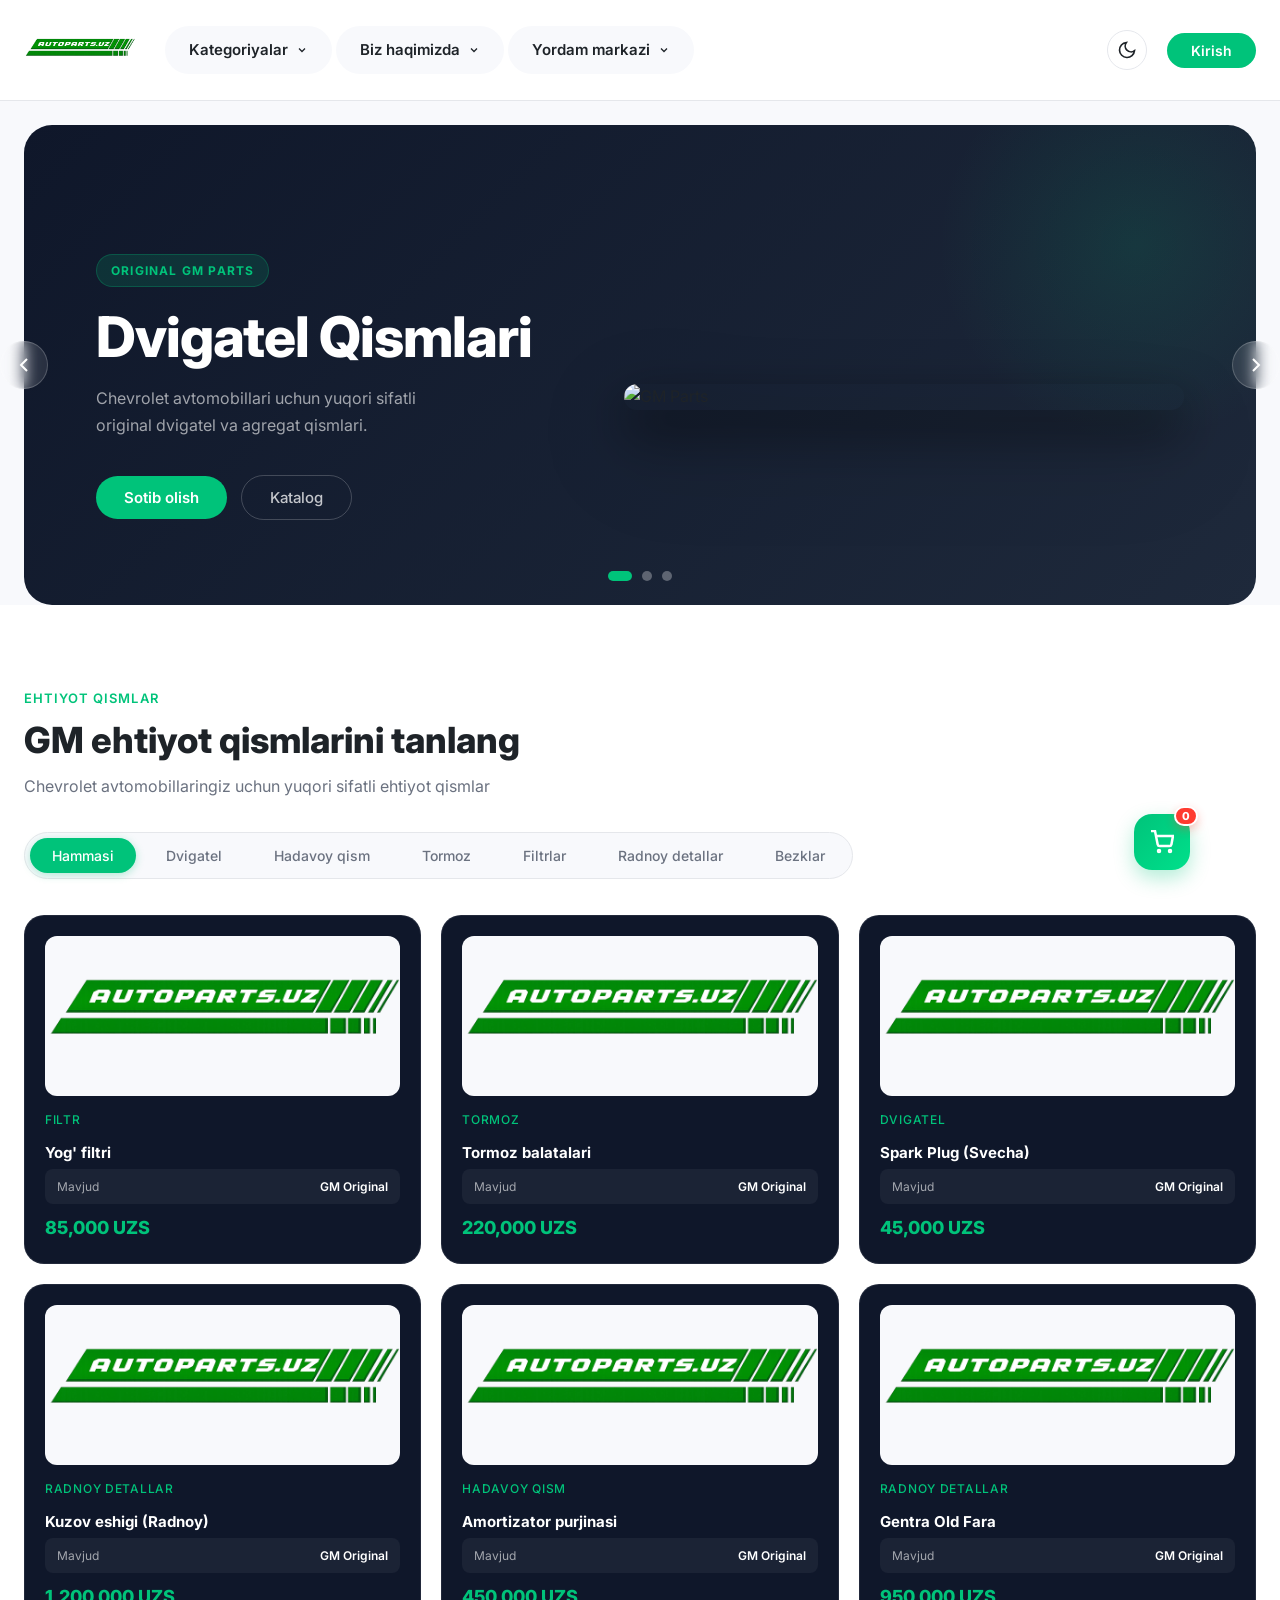
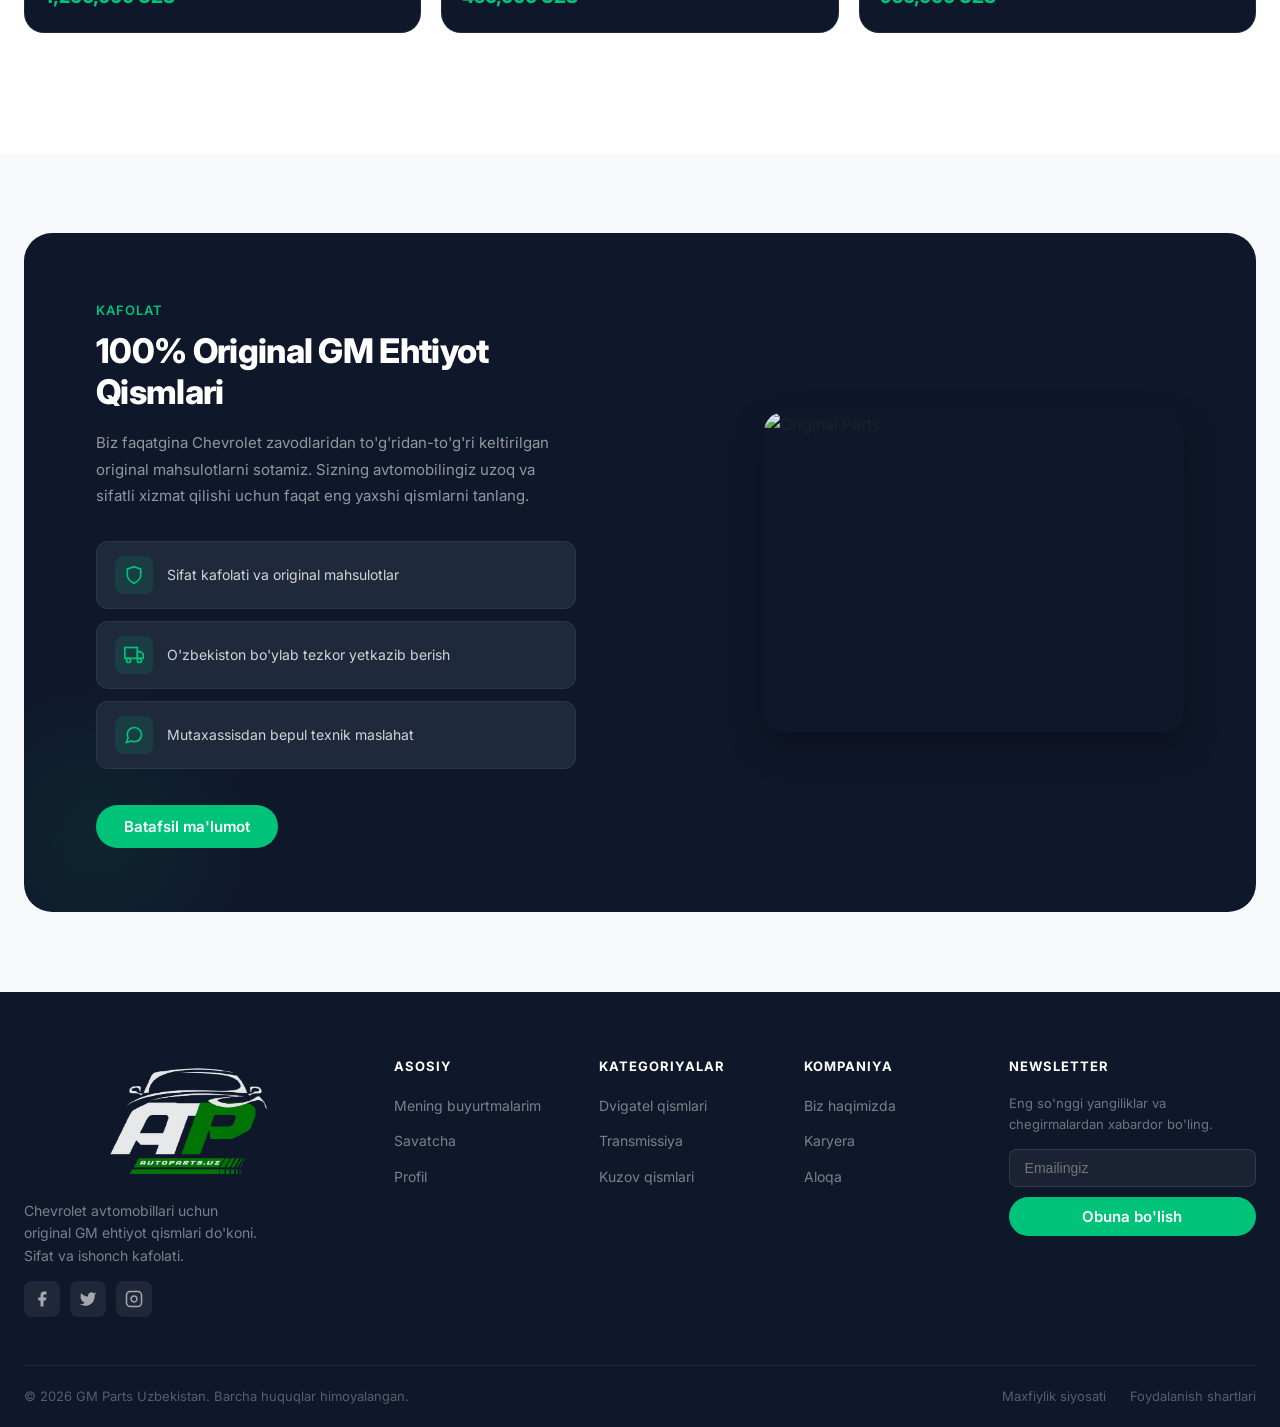
==== index.html @ fa8a672f "add project" ====
<!doctype html>
<html lang="uz">

<head>
  <meta charset="UTF-8" />
  <meta name="viewport" content="width=device-width, initial-scale=1.0" />
  <title>GM Parts Uzbekistan — Original Chevrolet Ehtiyot Qismlari</title>
  <meta name="description"
    content="Chevrolet avtomobillari uchun 100% original GM ehtiyot qismlari. Dvigatel, transmissiya va kuzov qismlari eng hamyonbop narxlarda." />
  <link rel="preconnect" href="https://fonts.googleapis.com">
  <link rel="preconnect" href="https://fonts.gstatic.com" crossorigin>
  <link href="https://fonts.googleapis.com/css2?family=Inter:wght@300;400;500;600;700;800&display=swap" rel="stylesheet">
  <link rel="stylesheet" href="./css/main.css" />
  <script>
    (function() {
      const theme = localStorage.getItem('theme') || 'light';
      document.documentElement.setAttribute('data-theme', theme);
    })();
  </script>
</head>

<body>

  <!-- HEADER -->
  <header class="site-header" id="site-header">
    <div class="container header__inner">

      <div class="header__left">
        <a href="./index.html" class="logo">
          <img style="height: 74px; max-width: 280px; width: auto; object-fit: contain;" src="images/logo.png" alt="GM Parts Uzbekistan" />
        </a>
        <nav class="nav">
          <div class="nav__item nav__item--dropdown">
            <a href="#parts" class="nav__link">Kategoriyalar <svg width="12" height="12" viewBox="0 0 24 24" fill="none" stroke="currentColor" stroke-width="2.5"><polyline points="6 9 12 15 18 9"/></svg></a>
            <div class="dropdown-menu">
              <a href="#parts" class="dropdown-item" data-type="all">Hammasi</a>
              <a href="#parts" class="dropdown-item" data-type="engine">Dvigatel qismlari</a>
              <a href="#parts" class="dropdown-item" data-type="suspension">Hadavoy qism</a>
              <a href="#parts" class="dropdown-item" data-type="brake">Tormoz tizimi</a>
              <a href="#parts" class="dropdown-item" data-type="filter">Filtrlar</a>
              <a href="#parts" class="dropdown-item" data-type="original">Radnoy detallar</a>
              <a href="#parts" class="dropdown-item" data-type="accessories">Bezklar</a>
            </div>
          </div>
          <div class="nav__item nav__item--dropdown">
            <a href="#" class="nav__link">Biz haqimizda <svg width="12" height="12" viewBox="0 0 24 24" fill="none" stroke="currentColor" stroke-width="2.5"><polyline points="6 9 12 15 18 9"/></svg></a>
            <div class="dropdown-menu">
              <a href="./about.html" class="dropdown-item">News</a>
              <a href="./about.html" class="dropdown-item">Careers</a>
              <a href="./about.html" class="dropdown-item">Locations</a>
            </div>
          </div>
          <div class="nav__item nav__item--dropdown">
            <a href="#" class="nav__link">Yordam markazi <svg width="12" height="12" viewBox="0 0 24 24" fill="none" stroke="currentColor" stroke-width="2.5"><polyline points="6 9 12 15 18 9"/></svg></a>
            <div class="dropdown-menu">
              <a href="#" class="dropdown-item">FAQ</a>
              <a href="#" class="dropdown-item">Bog'lanish</a>
              <a href="#" class="dropdown-item">Texnik yordam</a>
            </div>
          </div>
        </nav>
      </div>

      <div class="header__right">
        <button class="theme-toggle" id="themeToggle" aria-label="Toggle theme">
          <svg class="sun-icon" width="20" height="20" viewBox="0 0 24 24" fill="none" stroke="currentColor" stroke-width="2"><circle cx="12" cy="12" r="5"/><line x1="12" y1="1" x2="12" y2="3"/><line x1="12" y1="21" x2="12" y2="23"/><line x1="4.22" y1="4.22" x2="5.64" y2="5.64"/><line x1="18.36" y1="18.36" x2="19.78" y2="19.78"/><line x1="1" y1="12" x2="3" y2="12"/><line x1="21" y1="12" x2="23" y2="12"/><line x1="4.22" y1="19.78" x2="5.64" y2="18.36"/><line x1="18.36" y1="5.64" x2="19.78" y2="4.22"/></svg>
          <svg class="moon-icon" width="20" height="20" viewBox="0 0 24 24" fill="none" stroke="currentColor" stroke-width="2"><path d="M21 12.79A9 9 0 1111.21 3 7 7 0 0021 12.79z"/></svg>
        </button>
        <button class="btn-login" id="loginBtn">Kirish</button>
        <button class="hamburger" id="hamburger" aria-label="Menu">
          <span></span>
          <span></span>
          <span></span>
        </button>
      </div>

    </div>
  </header>

  <main>

    <!-- HERO SECTION -->
    <section class="hero" id="hero">
      <div class="container">
        <div class="hero__slider" id="heroSlider">
          
          <!-- Slide 1 -->
          <div class="hero__slide active">
            <div class="hero__wrapper">
              <div class="hero__content">
                <span class="hero__badge">Original GM Parts</span>
                <h1 class="hero__title">Dvigatel Qismlari</h1>
                <p class="hero__subtitle">
                  Chevrolet avtomobillari uchun yuqori sifatli<br>original dvigatel va agregat qismlari.
                </p>
                <div class="hero__actions">
                  <button class="btn-primary">Sotib olish</button>
                  <button class="btn-outline">Katalog</button>
                </div>
              </div>
              <div class="hero__image">
                <img src="https://images.unsplash.com/photo-1486262715619-67b85e0b08d3?w=800&q=80" style="border-radius: 24px; box-shadow: 0 20px 50px rgba(0,0,0,0.5);" alt="GM Parts" />
              </div>
            </div>
          </div>

          <!-- Slide 2 -->
          <div class="hero__slide">
            <div class="hero__wrapper hero__wrapper--blue">
              <div class="hero__content">
                <span class="hero__badge">Durability</span>
                <h1 class="hero__title">Hadavoy Qism</h1>
                <p class="hero__subtitle">
                  Silliq va xavfsiz harakatlanish uchun<br>purjina, amortizator va g'ildirak qismlari.
                </p>
                <div class="hero__actions">
                  <button class="btn-primary">Sotib olish</button>
                  <button class="btn-outline">Bog'lanish</button>
                </div>
              </div>
              <div class="hero__image">
                <img src="images/hadavoy.png" style="border-radius: 20px; box-shadow: 0 15px 40px rgba(0,0,0,0.4);" alt="Hadavoy Qism" />
              </div>
            </div>
          </div>

          <!-- Slide 3 -->
          <div class="hero__slide">
            <div class="hero__wrapper hero__wrapper--green">
              <div class="hero__content">
                <span class="hero__badge">Quick Delivery</span>
                <h1 class="hero__title">Kuzov Qismlari</h1>
                <p class="hero__subtitle">
                  Fara, bamper va boshqa kuzov detallari<br>shahar bo'ylab tezkor yetkazib berish bilan.
                </p>
                <div class="hero__actions">
                  <button class="btn-primary">Savatchaga o'tish</button>
                  <button class="btn-outline">Barcha qismlar</button>
                </div>
              </div>
              <div class="hero__image">
                <img src="https://images.unsplash.com/photo-1541899481282-d53bffe3c35d?w=800&q=80" style="border-radius: 20px;" alt="Body Parts" />
              </div>
            </div>
          </div>

          <!-- Controls -->
          <button class="slider-btn prev" id="prevSlide">
            <svg width="24" height="24" viewBox="0 0 24 24" fill="none" stroke="currentColor" stroke-width="2"><polyline points="15 18 9 12 15 6"/></svg>
          </button>
          <button class="slider-btn next" id="nextSlide">
            <svg width="24" height="24" viewBox="0 0 24 24" fill="none" stroke="currentColor" stroke-width="2"><polyline points="9 18 15 12 9 6"/></svg>
          </button>
          
          <div class="slider-dots" id="sliderDots"></div>
        </div>
      </div>
    </section>


    <!-- PARTS / DREAMS SECTION -->
    <section class="dreams" id="parts">
      <div class="container">
        <div class="dreams__header">
          <div>
            <p class="section__label">Ehtiyot qismlar</p>
            <h2 class="section__title">GM ehtiyot qismlarini tanlang</h2>
            <p class="section__subtitle">Chevrolet avtomobillaringiz uchun yuqori sifatli ehtiyot qismlar</p>
          </div>
        </div>

        <div class="tabs" id="tabs">
          <button class="tab active" data-type="all">Hammasi</button>
          <button class="tab" data-type="engine">Dvigatel</button>
          <button class="tab" data-type="suspension">Hadavoy qism</button>
          <button class="tab" data-type="brake">Tormoz</button>
          <button class="tab" data-type="filter">Filtrlar</button>
          <button class="tab" data-type="original">Radnoy detallar</button>
          <button class="tab" data-type="accessories">Bezklar</button>
        </div>

        <div class="cards" id="cards"></div>


      </div>
    </section>

    <!-- SHOP MODAL -->
    <div class="modal" id="shopModal">
      <div class="modal__overlay" id="shopModalOverlay"></div>
      <div class="modal__content modal__content--wide">
        <button class="modal__close" id="closeShopModal">
          <svg width="24" height="24" viewBox="0 0 24 24" fill="none" stroke="currentColor" stroke-width="2"><line x1="18" y1="6" x2="6" y2="18"/><line x1="6" y1="6" x2="18" y2="18"/></svg>
        </button>
        <div class="modal__header">
          <h2>GM Online Shop</h2>
          <p>Barcha ehtiyot qismlar va aksessuarlar bir joyda</p>
        </div>
        <div class="shop-modal__body">
          <div class="shop-grid">
            <div class="shop-item">
              <div class="shop-item__icon">🚗</div>
              <h3>Kuzov qismlari</h3>
              <p>Bamper, fara, eshiklar</p>
            </div>
            <div class="shop-item">
              <div class="shop-item__icon">⚙️</div>
              <h3>Dvigatel</h3>
              <p>Porshen, remen, svecha</p>
            </div>
            <div class="shop-item">
              <div class="shop-item__icon">🔋</div>
              <h3>Elektr jihozlari</h3>
              <p>Akumulyator, datchiklar</p>
            </div>
            <div class="shop-item">
              <div class="shop-item__icon">🛠️</div>
              <h3>Xizmat ko'rsatish</h3>
              <p>Yog'lar, filtrlar, suyuqliklar</p>
            </div>
          </div>
          <div class="shop-modal__footer">
            <button class="btn-primary">To'liq katalogni ko'rish</button>
          </div>
        </div>
      </div>
    </div>

    <!-- FEATURES SECTION -->
    <section class="features-section" id="features">
      <div class="container">
        <div class="features-card">
          <div class="features-card__text">
            <p class="section__label section__label--light">Kafolat</p>
            <h2 class="features-card__title">100% Original GM Ehtiyot Qismlari</h2>
            <p class="features-card__desc">
              Biz faqatgina Chevrolet zavodlaridan to'g'ridan-to'g'ri keltirilgan original mahsulotlarni sotamiz. 
              Sizning avtomobilingiz uzoq va sifatli xizmat qilishi uchun faqat eng yaxshi qismlarni tanlang.
            </p>
            <div class="features-card__boxes">
              <div class="feature-box">
                <div class="feature-box__icon">
                  <svg width="20" height="20" viewBox="0 0 24 24" fill="none" stroke="currentColor" stroke-width="2"><path d="M12 22s8-4 8-10V5l-8-3-8 3v7c0 6 8 10 8 10z"/></svg>
                </div>
                <span>Sifat kafolati va original mahsulotlar</span>
              </div>
              <div class="feature-box">
                <div class="feature-box__icon">
                  <svg width="20" height="20" viewBox="0 0 24 24" fill="none" stroke="currentColor" stroke-width="2"><rect x="1" y="3" width="15" height="13"/><polyline points="16 8 20 8 23 11 23 16 16 16 16 8"/><circle cx="5.5" cy="18.5" r="2.5"/><circle cx="18.5" cy="18.5" r="2.5"/></svg>
                </div>
                <span>O'zbekiston bo'ylab tezkor yetkazib berish</span>
              </div>
              <div class="feature-box">
                <div class="feature-box__icon">
                  <svg width="20" height="20" viewBox="0 0 24 24" fill="none" stroke="currentColor" stroke-width="2"><path d="M21 11.5a8.38 8.38 0 01-.9 3.8 8.5 8.5 0 01-7.6 4.7 8.38 8.38 0 01-3.8-.9L3 21l1.9-5.7a8.38 8.38 0 01-.9-3.8 8.5 8.5 0 014.7-7.6 8.38 8.38 0 013.8-.9h.5a8.48 8.48 0 018 8v.5z"/></svg>
                </div>
                <span>Mutaxassisdan bepul texnik maslahat</span>
              </div>
            </div>
            <button class="btn-primary">Batafsil ma'lumot</button>
          </div>
          <div class="features-card__image">
            <img src="https://images.unsplash.com/photo-1558618666-fcd25c85cd64?w=800&q=80" style="border-radius: 20px; box-shadow: 0 15px 35px rgba(0,0,0,0.3);" alt="Original Parts" />
          </div>
        </div>
      </div>
    </section>

  </main>

  <!-- FOOTER -->
  <footer class="footer" id="footer">
    <div class="container">
      <div class="footer__grid">

        <div class="footer__brand">
          <img style="height: 130px; max-width: 350px; width: auto; object-fit: contain;" src="images/751.png" alt="Footer Logo" class="footer__logo" />
          <p class="footer__brand-desc">Chevrolet avtomobillari uchun original GM ehtiyot qismlari do'koni. Sifat va ishonch kafolati.</p>
          <div class="footer__socials">
            <a href="#" class="social-btn" aria-label="Facebook">
              <svg width="18" height="18" viewBox="0 0 24 24" fill="currentColor"><path d="M18 2h-3a5 5 0 00-5 5v3H7v4h3v8h4v-8h3l1-4h-4V7a1 1 0 011-1h3z"/></svg>
            </a>
            <a href="#" class="social-btn" aria-label="Twitter">
              <svg width="18" height="18" viewBox="0 0 24 24" fill="currentColor"><path d="M23 3a10.9 10.9 0 01-3.14 1.53 4.48 4.48 0 00-7.86 3v1A10.66 10.66 0 013 4s-4 9 5 13a11.64 11.64 0 01-7 2c9 5 20 0 20-11.5a4.5 4.5 0 00-.08-.83A7.72 7.72 0 0023 3z"/></svg>
            </a>
            <a href="#" class="social-btn" aria-label="Instagram">
              <svg width="18" height="18" viewBox="0 0 24 24" fill="none" stroke="currentColor" stroke-width="2"><rect x="2" y="2" width="20" height="20" rx="5" ry="5"/><path d="M16 11.37A4 4 0 1112.63 8 4 4 0 0116 11.37z"/><line x1="17.5" y1="6.5" x2="17.51" y2="6.5"/></svg>
            </a>
          </div>
        </div>

        <div class="footer__col">
          <h3 class="footer__col-title">Asosiy</h3>
          <ul class="footer__links">
            <li><a href="#">Mening buyurtmalarim</a></li>
            <li><a href="#">Savatcha</a></li>
            <li><a href="#">Profil</a></li>
          </ul>
        </div>

        <div class="footer__col">
          <h3 class="footer__col-title">Kategoriyalar</h3>
          <ul class="footer__links">
            <li><a href="#">Dvigatel qismlari</a></li>
            <li><a href="#">Transmissiya</a></li>
            <li><a href="#">Kuzov qismlari</a></li>
          </ul>
        </div>

        <div class="footer__col">
          <h3 class="footer__col-title">Kompaniya</h3>
          <ul class="footer__links">
            <li><a href="#">Biz haqimizda</a></li>
            <li><a href="#">Karyera</a></li>
            <li><a href="#">Aloqa</a></li>
          </ul>
        </div>

        <div class="footer__col">
          <h3 class="footer__col-title">Newsletter</h3>
          <p class="footer__links-desc" style="font-size: 13px; margin-bottom: 15px; color: rgba(255,255,255,0.4);">Eng so'nggi yangiliklar va chegirmalardan xabardor bo'ling.</p>
          <form class="footer__newsletter">
            <input type="email" placeholder="Emailingiz" style="width: 100%; padding: 10px 15px; border-radius: 8px; border: 1px solid rgba(255,255,255,0.1); background: rgba(255,255,255,0.05); color: white; margin-bottom: 10px; font-size: 14px;">
            <button type="submit" class="btn-primary btn--full" style="padding: 10px;">Obuna bo'lish</button>
          </form>
        </div>

      </div>

      <div class="footer__bottom">
        <p>&copy; 2026 GM Parts Uzbekistan. Barcha huquqlar himoyalangan.</p>
        <div class="footer__bottom-links">
          <a href="#">Maxfiylik siyosati</a>
          <a href="#">Foydalanish shartlari</a>
        </div>
      </div>
    </div>
  </footer>

  <!-- LOGIN MODAL -->
  <div class="modal" id="loginModal">
    <div class="modal__overlay" id="modalOverlay"></div>
    <div class="modal__content">
      <button class="modal__close" id="closeModal">
        <svg width="24" height="24" viewBox="0 0 24 24" fill="none" stroke="currentColor" stroke-width="2"><line x1="18" y1="6" x2="6" y2="18"/><line x1="6" y1="6" x2="18" y2="18"/></svg>
      </button>
      <div class="modal__header">
        <h2>Xush kelibsiz</h2>
        <p>Tizimga kirish uchun ma'lumotlaringizni kiriting</p>
      </div>
      <form class="modal__form">
        <div class="form-group">
          <label for="email">Email</label>
          <input type="email" id="email" placeholder="example@mail.com" required>
        </div>
        <div class="form-group">
          <label for="phone">Telefon raqami</label>
          <input type="tel" id="phone" placeholder="+998 90 123 45 67" required>
        </div>
        <div class="form-group">
          <label for="password">Parol</label>
          <input type="password" id="password" placeholder="********" required>
        </div>
        <div class="form-options">
          <label class="remember-me">
            <input type="checkbox"> Eslab qolish
          </label>
          <a href="#" class="forgot-password">Parolni unutdingizmi?</a>
        </div>
        <button type="submit" class="btn-primary btn--full">Kirish</button>
      </form>
    </div>
  </div>

  <!-- CART MODAL -->
  <div class="modal" id="cartModal">
    <div class="modal__overlay" id="cartModalOverlay"></div>
    <div class="modal__content">
      <button class="modal__close" id="closeCartModal">
        <svg width="24" height="24" viewBox="0 0 24 24" fill="none" stroke="currentColor" stroke-width="2"><line x1="18" y1="6" x2="6" y2="18"/><line x1="6" y1="6" x2="18" y2="18"/></svg>
      </button>
      <div class="modal__header">
        <h2>Savatcha</h2>
        <p>Siz tanlagan mahsulotlar ro'yxati</p>
      </div>
      <div class="cart-modal__body" id="cartItems">
        <!-- Cart items will be here -->
        <p class="empty-cart-msg">Savatchangiz hozircha bo'sh.</p>
      </div>
      <div class="cart-modal__footer">
        <div class="cart-total">
          <span>Umumiy:</span>
          <span id="cartTotalSum">0 UZS</span>
        </div>
        <button class="btn-primary btn--full" id="orderBtn">Buyurtma qilish</button>
      </div>
    </div>
  </div>

  <!-- FLOATING CART BUTTON -->
  <button id="cartBtn" aria-label="Savatchani ochish">
    <svg width="24" height="24" viewBox="0 0 24 24" fill="none" stroke="currentColor" stroke-width="2.5"><circle cx="9" cy="21" r="1"/><circle cx="20" cy="21" r="1"/><path d="M1 1h4l2.68 13.39a2 2 0 002 1.61h9.72a2 2 0 002-1.61L23 6H6"/></svg>
    <span class="cart-badge" id="cartBadge">0</span>
  </button>

  <!-- SCROLL TO TOP -->
  <button id="topBtn" aria-label="Tepaga qaytish">
    <svg width="20" height="20" viewBox="0 0 24 24" fill="none" stroke="currentColor" stroke-width="2.5"><polyline points="18 15 12 9 6 15"/></svg>
  </button>

  <script src="./script.js"></script>
</body>
</html>
---- css/main.css ----
@import url("https://fonts.googleapis.com/css2?family=Inter:wght@300;400;500;600;700;800&display=swap");
:root {
  --color-primary: #00C37A;
  --color-primary-dark: #00a868;
  --color-primary-light: #e6faf3;
  --color-dark: #0F172A;
  --color-dark-card: #141D2E;
  --color-dark-box: #1E293B;
  --color-text: #1E2328;
  --color-text-muted: #6B7280;
  --color-text-light: #9CA3AF;
  --color-bg: #FFFFFF;
  --color-bg-soft: #F8F9FC;
  --color-border: #E5E7EB;
  --color-white: #FFFFFF;
  --radius-sm: 8px;
  --radius-md: 12px;
  --radius-lg: 20px;
  --radius-xl: 28px;
  --shadow-sm: 0 1px 3px rgba(0,0,0,0.08);
  --shadow-md: 0 4px 16px rgba(0,0,0,0.10);
  --shadow-lg: 0 8px 32px rgba(0,0,0,0.12);
  --transition: 0.22s cubic-bezier(0.4,0,0.2,1);
  --font: 'Inter', sans-serif;
}

[data-theme=dark] {
  --color-bg: #0F172A;
  --color-bg-soft: #1E293B;
  --color-text: #F8FAFC;
  --color-text-muted: #94A3B8;
  --color-text-light: #64748B;
  --color-border: #334155;
  --color-primary-light: rgba(0, 195, 122, 0.1);
  --shadow-sm: 0 1px 3px rgba(0,0,0,0.3);
  --shadow-md: 0 4px 16px rgba(0,0,0,0.4);
  --shadow-lg: 0 8px 32px rgba(0,0,0,0.5);
}

*, *::before, *::after {
  margin: 0;
  padding: 0;
  box-sizing: border-box;
}

html {
  scroll-behavior: smooth;
}

body {
  font-family: var(--font);
  background-color: var(--color-bg);
  color: var(--color-text);
  line-height: 1.6;
  -webkit-font-smoothing: antialiased;
  transition: background-color 0.3s ease, color 0.3s ease;
}

img {
  display: block;
  max-width: 100%;
}

a {
  text-decoration: none;
  color: inherit;
}

ul {
  list-style: none;
}

button {
  font-family: var(--font);
  cursor: pointer;
}

.container {
  margin: 0 auto;
  padding: 0 24px;
  width: 100%;
  max-width: 1280px;
}

.btn-primary {
  display: inline-flex;
  align-items: center;
  gap: 8px;
  background: var(--color-primary);
  color: var(--color-white);
  border: none;
  padding: 12px 28px;
  border-radius: 100px;
  font-size: 15px;
  font-weight: 600;
  transition: background var(--transition), transform var(--transition), box-shadow var(--transition);
}
.btn-primary:hover {
  background: var(--color-primary-dark);
  transform: translateY(-1px);
  box-shadow: 0 6px 20px rgba(0, 195, 122, 0.3);
}

.btn-add-product {
  background: var(--color-primary);
  color: white;
  border: none;
  width: 40px;
  height: 40px;
  border-radius: 12px;
  display: flex;
  align-items: center;
  justify-content: center;
  cursor: pointer;
  transition: all var(--transition);
  box-shadow: 0 4px 12px rgba(0, 195, 122, 0.2);
}
.btn-add-product:hover {
  background: var(--color-primary-dark);
  transform: scale(1.1) rotate(90deg);
}

.btn-outline {
  display: inline-flex;
  align-items: center;
  gap: 8px;
  background: transparent;
  color: var(--color-text);
  border: 1.5px solid var(--color-border);
  padding: 12px 28px;
  border-radius: 100px;
  font-size: 15px;
  font-weight: 500;
  transition: border-color var(--transition), background var(--transition);
}
.btn-outline:hover {
  border-color: var(--color-primary);
  color: var(--color-primary);
  background: var(--color-primary-light);
}

.btn--wide {
  padding: 14px 40px;
  font-size: 16px;
}

.section__label {
  display: inline-flex;
  align-items: center;
  gap: 8px;
  font-size: 13px;
  font-weight: 600;
  color: var(--color-primary);
  text-transform: uppercase;
  letter-spacing: 0.08em;
  margin-bottom: 10px;
}
.section__label--light {
  color: var(--color-primary);
}

.section__title {
  font-size: 36px;
  font-weight: 800;
  line-height: 1.2;
  color: var(--color-text);
  margin-bottom: 12px;
}

.section__subtitle {
  font-size: 16px;
  color: var(--color-text-muted);
  max-width: 480px;
}

.site-header {
  position: sticky;
  top: 0;
  z-index: 100;
  background: rgba(255, 255, 255, 0.92);
  backdrop-filter: blur(12px);
  -webkit-backdrop-filter: blur(12px);
  border-bottom: 1px solid var(--color-border);
  transition: box-shadow var(--transition);
}
.site-header.scrolled {
  box-shadow: var(--shadow-md);
}

.header__inner {
  display: flex;
  align-items: center;
  justify-content: space-between;
  height: 100px;
}

.header__left {
  display: flex;
  align-items: center;
  gap: 30px;
}

.logo {
  display: flex;
  align-items: center;
  flex-shrink: 0;
}

.nav {
  display: flex;
  align-items: center;
  gap: 4px;
}

.nav__link {
  font-size: 15px;
  font-weight: 600;
  color: var(--color-text);
  padding: 12px 24px;
  border-radius: 100px;
  transition: all var(--transition);
  display: flex;
  align-items: center;
  gap: 8px;
  background: var(--color-bg-soft);
}
.nav__link svg {
  transition: transform 0.4s cubic-bezier(0.4, 0, 0.2, 1);
}
.nav__link:hover {
  background: rgba(0, 0, 0, 0.05);
}

.nav__item--dropdown {
  position: relative;
}
.nav__item--dropdown.is-open .dropdown-menu {
  opacity: 1;
  visibility: visible;
  transform: translateY(0);
}
.nav__item--dropdown.is-open .nav__link {
  background: var(--color-bg-soft);
}
.nav__item--dropdown.is-open .nav__link svg {
  transform: rotate(180deg);
}

.dropdown-menu {
  position: absolute;
  top: calc(100% + 15px);
  left: 0;
  min-width: 280px;
  background: var(--color-white);
  border: 1px solid rgba(0, 0, 0, 0.05);
  border-radius: 32px;
  padding: 24px;
  box-shadow: 0 25px 50px -12px rgba(0, 0, 0, 0.15);
  opacity: 0;
  visibility: hidden;
  transform: translateY(-20px);
  transition: all 0.4s cubic-bezier(0.4, 0, 0.2, 1);
  z-index: 1000;
}

.dropdown-item {
  display: block;
  padding: 16px 20px;
  font-size: 18px;
  font-weight: 600;
  color: var(--color-text);
  border-radius: 20px;
  transition: all 0.3s ease;
  white-space: nowrap;
}
.dropdown-item:hover {
  background: var(--color-bg-soft);
  padding-left: 28px;
  color: var(--color-primary);
}

[data-theme=dark] .nav__link {
  background: rgba(255, 255, 255, 0.05);
}
[data-theme=dark] .nav__link:hover {
  background: rgba(255, 255, 255, 0.1);
}
[data-theme=dark] .dropdown-menu {
  background: #1e293b;
  border-color: rgba(255, 255, 255, 0.05);
  box-shadow: 0 25px 50px -12px rgba(0, 0, 0, 0.5);
}
[data-theme=dark] .dropdown-item:hover {
  background: rgba(255, 255, 255, 0.05);
}

.header__right {
  display: flex;
  align-items: center;
  gap: 20px;
}

.header__phone {
  display: flex;
  align-items: center;
  gap: 7px;
  font-size: 14px;
  font-weight: 500;
  color: var(--color-text-muted);
  transition: color var(--transition);
}
.header__phone:hover {
  color: var(--color-primary);
}

.theme-toggle {
  display: flex;
  align-items: center;
  justify-content: center;
  width: 40px;
  height: 40px;
  border-radius: 50%;
  border: 1px solid var(--color-border);
  background: transparent;
  color: var(--color-text);
  transition: all var(--transition);
  cursor: pointer;
  position: relative;
  overflow: hidden;
}
.theme-toggle:hover {
  background: var(--color-bg-soft);
  border-color: var(--color-primary);
  color: var(--color-primary);
  transform: rotate(15deg);
}
.theme-toggle .sun-icon {
  display: none;
}
.theme-toggle .moon-icon {
  display: block;
}

[data-theme=dark] .theme-toggle .sun-icon {
  display: block;
}
[data-theme=dark] .theme-toggle .moon-icon {
  display: none;
}
[data-theme=dark] .site-header {
  background: rgba(15, 23, 42, 0.92);
}

.btn-login {
  background: var(--color-primary);
  color: var(--color-white);
  border: none;
  padding: 9px 24px;
  border-radius: 100px;
  font-size: 14px;
  font-weight: 600;
  transition: background var(--transition), box-shadow var(--transition);
}
.btn-login:hover {
  background: var(--color-primary-dark);
  box-shadow: 0 4px 14px rgba(0, 195, 122, 0.3);
}

.hamburger {
  display: none;
  flex-direction: column;
  justify-content: space-between;
  width: 24px;
  height: 18px;
  background: transparent;
  border: none;
  padding: 0;
  cursor: pointer;
  z-index: 101;
}
.hamburger span {
  width: 100%;
  height: 2px;
  background: var(--color-text);
  border-radius: 2px;
  transition: all 0.3s ease;
}
.hamburger.active span:nth-child(1) {
  transform: translateY(8px) rotate(45deg);
}
.hamburger.active span:nth-child(2) {
  opacity: 0;
}
.hamburger.active span:nth-child(3) {
  transform: translateY(-8px) rotate(-45deg);
}

.hero {
  background: var(--color-bg-soft);
  padding: 24px 0 0;
  overflow: hidden;
}

.hero__slider {
  position: relative;
  width: 100%;
}

.hero__slide {
  display: none;
  width: 100%;
  animation: fadeIn 0.8s ease-in-out;
}
.hero__slide.active {
  display: block;
}

@keyframes fadeIn {
  from {
    opacity: 0;
    transform: scale(0.98);
  }
  to {
    opacity: 1;
    transform: scale(1);
  }
}
.hero__wrapper {
  background: linear-gradient(135deg, #0F172A 0%, #1E293B 100%);
  border-radius: var(--radius-xl);
  padding: 64px 72px 0;
  display: flex;
  align-items: center;
  justify-content: space-between;
  min-height: 480px;
  overflow: hidden;
  position: relative;
}
.hero__wrapper--blue {
  background: linear-gradient(135deg, #1E3A8A 0%, #3B82F6 100%);
}
.hero__wrapper--green {
  background: linear-gradient(135deg, #065F46 0%, #10B981 100%);
}
.hero__wrapper::before {
  content: "";
  position: absolute;
  top: -80px;
  right: -80px;
  width: 400px;
  height: 400px;
  background: radial-gradient(circle, rgba(0, 195, 122, 0.12) 0%, transparent 70%);
  border-radius: 50%;
  pointer-events: none;
}

.hero__content {
  flex: 0 0 auto;
  max-width: 480px;
  padding-bottom: 20px;
  z-index: 1;
}

.hero__badge {
  display: inline-flex;
  align-items: center;
  background: rgba(0, 195, 122, 0.15);
  color: var(--color-primary);
  font-size: 12px;
  font-weight: 700;
  letter-spacing: 0.1em;
  text-transform: uppercase;
  padding: 6px 14px;
  border-radius: 100px;
  border: 1px solid rgba(0, 195, 122, 0.25);
  margin-bottom: 20px;
}

.hero__title {
  font-size: 56px;
  font-weight: 800;
  color: var(--color-white);
  line-height: 1.1;
  margin-bottom: 16px;
  letter-spacing: -0.02em;
}

.hero__subtitle {
  font-size: 16px;
  color: rgba(255, 255, 255, 0.6);
  line-height: 1.7;
  margin-bottom: 36px;
}

.hero__actions {
  display: flex;
  align-items: center;
  gap: 14px;
}
.hero__actions .btn-outline {
  color: rgba(255, 255, 255, 0.75);
  border-color: rgba(255, 255, 255, 0.2);
}
.hero__actions .btn-outline:hover {
  color: var(--color-white);
  border-color: var(--color-primary);
  background: rgba(0, 195, 122, 0.1);
}

.hero__image {
  flex: 0 0 auto;
  align-self: center;
  width: 560px;
  z-index: 1;
}
.hero__image img {
  width: 100%;
  height: auto;
  -o-object-fit: contain;
     object-fit: contain;
  filter: drop-shadow(0 20px 40px rgba(0, 0, 0, 0.4));
  transition: transform 0.5s ease;
}
.hero__image img:hover {
  transform: translateY(-8px);
}

.slider-btn {
  position: absolute;
  top: 50%;
  transform: translateY(-50%);
  width: 48px;
  height: 48px;
  border-radius: 50%;
  background: rgba(255, 255, 255, 0.1);
  backdrop-filter: blur(8px);
  border: 1px solid rgba(255, 255, 255, 0.2);
  color: white;
  display: flex;
  align-items: center;
  justify-content: center;
  cursor: pointer;
  z-index: 10;
  transition: all var(--transition);
}
.slider-btn:hover {
  background: var(--color-primary);
  border-color: var(--color-primary);
  transform: translateY(-50%) scale(1.1);
}
.slider-btn.prev {
  left: -24px;
}
.slider-btn.next {
  right: -24px;
}

.slider-dots {
  position: absolute;
  bottom: 24px;
  left: 50%;
  transform: translateX(-50%);
  display: flex;
  gap: 10px;
  z-index: 10;
}
.slider-dots .dot {
  width: 10px;
  height: 10px;
  border-radius: 50%;
  background: rgba(255, 255, 255, 0.3);
  cursor: pointer;
  transition: all var(--transition);
}
.slider-dots .dot.active {
  background: var(--color-primary);
  width: 24px;
  border-radius: 10px;
}

@media (max-width: 1200px) {
  .slider-btn.prev {
    left: 10px;
  }
  .slider-btn.next {
    right: 10px;
  }
}
.dreams {
  padding: 80px 0;
  background: var(--color-bg);
}

.dreams__header {
  display: flex;
  align-items: flex-start;
  justify-content: space-between;
  margin-bottom: 32px;
}

.tabs {
  display: flex;
  gap: 8px;
  margin-bottom: 36px;
  background: var(--color-bg-soft);
  padding: 5px;
  border-radius: 100px;
  width: -moz-fit-content;
  width: fit-content;
  border: 1px solid var(--color-border);
}

.tab {
  padding: 9px 22px;
  border-radius: 100px;
  border: none;
  background: transparent;
  color: var(--color-text-muted);
  font-size: 14px;
  font-weight: 500;
  transition: all var(--transition);
  white-space: nowrap;
  cursor: pointer;
}
.tab:hover {
  color: var(--color-text);
}
.tab.active {
  background: var(--color-primary);
  color: var(--color-white);
  box-shadow: 0 2px 8px rgba(0, 195, 122, 0.3);
}

.cards {
  display: grid;
  grid-template-columns: repeat(3, 1fr);
  gap: 20px;
  margin-bottom: 40px;
}

.card {
  position: relative;
  background: #0F172A;
  border: 1px solid rgba(255, 255, 255, 0.08);
  border-radius: var(--radius-lg);
  padding: 20px;
  transition: box-shadow var(--transition), transform var(--transition), border-color var(--transition);
  cursor: pointer;
  color: #FFFFFF;
  overflow: hidden;
}
.card:hover {
  box-shadow: var(--shadow-md);
  transform: translateY(-4px);
  border-color: var(--color-primary);
}
.card img {
  width: 100%;
  height: 160px;
  -o-object-fit: cover;
     object-fit: cover;
  border-radius: var(--radius-md);
  margin-bottom: 14px;
  background: var(--color-bg-soft);
}
.card .title {
  font-size: 15px;
  font-weight: 700;
  color: #FFFFFF;
  margin-bottom: 4px;
}
.card .type {
  font-size: 12px;
  font-weight: 500;
  color: var(--color-primary);
  text-transform: uppercase;
  letter-spacing: 0.06em;
  margin-bottom: 12px;
}
.card .malumot {
  display: flex;
  justify-content: space-between;
  align-items: center;
  font-size: 12px;
  color: rgba(255, 255, 255, 0.6);
  margin-bottom: 10px;
  padding: 8px 12px;
  background: rgba(255, 255, 255, 0.05);
  border-radius: var(--radius-sm);
}
.card .malumot span:last-child {
  font-weight: 600;
  color: #FFFFFF;
}
.card .price {
  font-size: 18px;
  font-weight: 800;
  color: var(--color-primary);
}

.dreams__footer {
  text-align: center;
  margin-top: 8px;
}

.features-section {
  background: var(--color-bg-soft);
  padding: 80px 0;
}

.features-card {
  background: var(--color-dark);
  border-radius: var(--radius-xl);
  padding: 64px 72px;
  display: flex;
  align-items: center;
  justify-content: space-between;
  gap: 60px;
  overflow: hidden;
  position: relative;
}
.features-card::before {
  content: "";
  position: absolute;
  bottom: -100px;
  left: -100px;
  width: 350px;
  height: 350px;
  background: radial-gradient(circle, rgba(0, 195, 122, 0.08) 0%, transparent 70%);
  border-radius: 50%;
  pointer-events: none;
}

.features-card__text {
  flex: 0 0 auto;
  max-width: 480px;
  z-index: 1;
}

.features-card__title {
  font-size: 34px;
  font-weight: 800;
  color: var(--color-white);
  line-height: 1.2;
  margin-bottom: 18px;
  letter-spacing: -0.02em;
}

.features-card__desc {
  font-size: 15px;
  color: rgba(255, 255, 255, 0.55);
  line-height: 1.75;
  margin-bottom: 32px;
}

.features-card__boxes {
  display: flex;
  flex-direction: column;
  gap: 12px;
  margin-bottom: 36px;
}

.feature-box {
  display: flex;
  align-items: center;
  gap: 14px;
  background: var(--color-dark-box);
  padding: 14px 18px;
  border-radius: var(--radius-md);
  font-size: 14px;
  color: rgba(255, 255, 255, 0.8);
  border: 1px solid rgba(255, 255, 255, 0.06);
  transition: border-color var(--transition), background var(--transition);
}
.feature-box:hover {
  border-color: rgba(0, 195, 122, 0.3);
  background: rgba(0, 195, 122, 0.06);
}

.feature-box__icon {
  display: flex;
  align-items: center;
  justify-content: center;
  width: 38px;
  height: 38px;
  background: rgba(0, 195, 122, 0.12);
  border-radius: 8px;
  color: var(--color-primary);
  flex-shrink: 0;
}

.features-card__image {
  flex: 0 0 auto;
  width: 420px;
  z-index: 1;
}
.features-card__image img {
  width: 100%;
  height: 320px;
  -o-object-fit: cover;
     object-fit: cover;
  border-radius: var(--radius-lg);
  box-shadow: 0 20px 60px rgba(0, 0, 0, 0.4);
}

.footer {
  background: var(--color-dark);
  padding: 64px 0 0;
  color: rgba(255, 255, 255, 0.65);
}

.footer__grid {
  display: grid;
  grid-template-columns: 2fr 1fr 1fr 1fr 1.5fr;
  gap: 40px;
  padding-bottom: 48px;
  border-bottom: 1px solid rgba(255, 255, 255, 0.08);
}

.footer__brand {
  display: flex;
  flex-direction: column;
  gap: 14px;
}

.footer__logo {
  opacity: 0.9;
}

.footer__brand-desc {
  font-size: 14px;
  color: rgba(255, 255, 255, 0.45);
  line-height: 1.6;
  max-width: 240px;
}

.footer__socials {
  display: flex;
  gap: 10px;
}

.social-btn {
  display: flex;
  align-items: center;
  justify-content: center;
  width: 36px;
  height: 36px;
  background: rgba(255, 255, 255, 0.07);
  border-radius: 8px;
  color: rgba(255, 255, 255, 0.6);
  transition: background var(--transition), color var(--transition);
}
.social-btn:hover {
  background: var(--color-primary);
  color: white;
}

.footer__col-title {
  font-size: 13px;
  font-weight: 700;
  color: var(--color-white);
  text-transform: uppercase;
  letter-spacing: 0.08em;
  margin-bottom: 16px;
}

.footer__links {
  display: flex;
  flex-direction: column;
  gap: 10px;
}
.footer__links a {
  font-size: 14px;
  color: rgba(255, 255, 255, 0.45);
  transition: color var(--transition);
}
.footer__links a:hover {
  color: var(--color-primary);
}

.footer__bottom {
  display: flex;
  align-items: center;
  justify-content: space-between;
  padding: 20px 0;
}
.footer__bottom p {
  font-size: 13px;
  color: rgba(255, 255, 255, 0.3);
}

.footer__bottom-links {
  display: flex;
  gap: 24px;
}
.footer__bottom-links a {
  font-size: 13px;
  color: rgba(255, 255, 255, 0.3);
  transition: color var(--transition);
}
.footer__bottom-links a:hover {
  color: var(--color-primary);
}

#topBtn {
  position: fixed;
  right: 28px;
  bottom: 28px;
  width: 46px;
  height: 46px;
  display: flex;
  align-items: center;
  justify-content: center;
  background: var(--color-primary);
  border: none;
  border-radius: 12px;
  color: white;
  cursor: pointer;
  box-shadow: 0 4px 16px rgba(0, 195, 122, 0.35);
  transition: background var(--transition), transform var(--transition), opacity var(--transition);
  opacity: 0;
  pointer-events: none;
  z-index: 999;
}
#topBtn.visible {
  opacity: 1;
  pointer-events: all;
}
#topBtn:hover {
  background: var(--color-primary-dark);
  transform: translateY(-3px);
}

.modal {
  position: fixed;
  top: 0;
  left: 0;
  width: 100%;
  height: 100%;
  z-index: 1000;
  display: flex;
  align-items: center;
  justify-content: center;
  opacity: 0;
  pointer-events: none;
  transition: opacity var(--transition);
}
.modal.active {
  opacity: 1;
  pointer-events: all;
}
.modal.active .modal__content {
  transform: translateY(0);
}

.modal__overlay {
  position: absolute;
  top: 0;
  left: 0;
  width: 100%;
  height: 100%;
  background: rgba(0, 0, 0, 0.5);
  backdrop-filter: blur(4px);
}

.modal__content {
  position: relative;
  background: var(--color-bg);
  width: 100%;
  max-width: 440px;
  padding: 40px;
  border-radius: var(--radius-xl);
  box-shadow: var(--shadow-lg);
  transform: translateY(20px);
  transition: transform var(--transition);
  z-index: 1001;
}

.modal__close {
  position: absolute;
  top: 20px;
  right: 20px;
  background: transparent;
  border: none;
  color: var(--color-text-muted);
  transition: color var(--transition);
  cursor: pointer;
  display: flex;
  align-items: center;
  justify-content: center;
}
.modal__close:hover {
  color: var(--color-text);
}

.modal__header {
  text-align: center;
  margin-bottom: 32px;
}
.modal__header h2 {
  font-size: 28px;
  font-weight: 800;
  margin-bottom: 8px;
  color: var(--color-text);
}
.modal__header p {
  font-size: 14px;
  color: var(--color-text-muted);
}

.modal__form {
  display: flex;
  flex-direction: column;
  gap: 20px;
}

.form-group {
  display: flex;
  flex-direction: column;
  gap: 8px;
}
.form-group label {
  font-size: 14px;
  font-weight: 600;
  color: var(--color-text);
}
.form-group input {
  padding: 12px 16px;
  border: 1.5px solid var(--color-border);
  border-radius: var(--radius-md);
  background: var(--color-bg);
  color: var(--color-text);
  font-family: var(--font);
  font-size: 15px;
  transition: border-color var(--transition), box-shadow var(--transition);
}
.form-group input:focus {
  outline: none;
  border-color: var(--color-primary);
  box-shadow: 0 0 0 4px var(--color-primary-light);
}

.form-options {
  display: flex;
  justify-content: space-between;
  align-items: center;
  font-size: 14px;
}

.remember-me {
  display: flex;
  align-items: center;
  gap: 8px;
  cursor: pointer;
  color: var(--color-text-muted);
}

.forgot-password {
  color: var(--color-primary);
  font-weight: 500;
}

.btn--full {
  width: 100%;
  justify-content: center;
}

.modal__footer {
  text-align: center;
  margin-top: 24px;
  font-size: 14px;
  color: var(--color-text-muted);
}
.modal__footer a {
  color: var(--color-primary);
  font-weight: 600;
}

.modal__content--wide {
  max-width: 800px;
}

.shop-modal__body {
  padding: 20px 0;
}

.shop-grid {
  display: grid;
  grid-template-columns: repeat(auto-fit, minmax(160px, 1fr));
  gap: 20px;
  margin-bottom: 30px;
}

.shop-item {
  background: var(--color-bg-soft);
  padding: 24px;
  border-radius: var(--radius-md);
  text-align: center;
  transition: all var(--transition);
  border: 1px solid var(--color-border);
  cursor: pointer;
}
.shop-item:hover {
  transform: translateY(-5px);
  border-color: var(--color-primary);
  background: var(--color-bg);
  box-shadow: var(--shadow-md);
}
.shop-item__icon {
  font-size: 32px;
  margin-bottom: 12px;
}
.shop-item h3 {
  font-size: 16px;
  font-weight: 700;
  margin-bottom: 6px;
  color: var(--color-text);
}
.shop-item p {
  font-size: 13px;
  color: var(--color-text-muted);
}

.shop-modal__footer {
  text-align: center;
  padding-top: 10px;
}

[data-theme=dark] .shop-item {
  background: rgba(255, 255, 255, 0.03);
}
[data-theme=dark] .shop-item:hover {
  background: rgba(255, 255, 255, 0.05);
}

#cartBtn {
  position: fixed;
  bottom: 30px;
  right: 90px;
  width: 56px;
  height: 56px;
  background: linear-gradient(135deg, var(--color-primary), #00e08b);
  color: white;
  border: none;
  border-radius: 18px;
  display: flex;
  align-items: center;
  justify-content: center;
  box-shadow: 0 8px 20px rgba(0, 195, 122, 0.3);
  cursor: pointer;
  z-index: 99;
  transition: all 0.3s cubic-bezier(0.4, 0, 0.2, 1);
}
#cartBtn:hover {
  transform: translateY(-5px);
  box-shadow: 0 12px 25px rgba(0, 195, 122, 0.4);
  filter: brightness(1.1);
}
#cartBtn .cart-badge {
  position: absolute;
  top: -8px;
  right: -8px;
  background: #ff3b30;
  color: white;
  font-size: 11px;
  font-weight: 800;
  min-width: 20px;
  height: 20px;
  padding: 0 6px;
  border-radius: 10px;
  display: flex;
  align-items: center;
  justify-content: center;
  border: 2.5px solid var(--color-bg);
  box-shadow: 0 4px 10px rgba(255, 59, 48, 0.3);
}

.cart-modal__body {
  max-height: 400px;
  overflow-y: auto;
  margin-bottom: 20px;
  padding-right: 5px;
}
.cart-modal__body::-webkit-scrollbar {
  width: 4px;
}
.cart-modal__body::-webkit-scrollbar-thumb {
  background: var(--color-border);
  border-radius: 10px;
}

.empty-cart-msg {
  text-align: center;
  color: var(--color-text-muted);
  padding: 40px 0;
}

.cart-item {
  display: flex;
  align-items: center;
  gap: 15px;
  padding: 12px 0;
  border-bottom: 1px solid var(--color-border);
}
.cart-item:last-child {
  border-bottom: none;
}
.cart-item__img {
  width: 50px;
  height: 50px;
  border-radius: var(--radius-sm);
  -o-object-fit: cover;
     object-fit: cover;
}
.cart-item__info {
  flex: 1;
}
.cart-item__info h4 {
  font-size: 14px;
  font-weight: 700;
  margin-bottom: 2px;
}
.cart-item__info p {
  font-size: 13px;
  color: var(--color-primary);
  font-weight: 600;
}
.cart-item__remove {
  background: transparent;
  border: none;
  color: #ef4444;
  cursor: pointer;
  padding: 5px;
  transition: transform 0.2s;
}
.cart-item__remove:hover {
  transform: scale(1.2);
}

.cart-modal__footer {
  border-top: 1px solid var(--color-border);
  padding-top: 20px;
}

.cart-total {
  display: flex;
  justify-content: space-between;
  align-items: center;
  margin-bottom: 20px;
  font-size: 18px;
  font-weight: 800;
}
.cart-total span:first-child {
  font-weight: 600;
  color: var(--color-text-muted);
  font-size: 15px;
}

.add-to-cart-btn {
  position: absolute;
  bottom: 20px;
  right: 20px;
  width: 46px;
  height: 46px;
  background: linear-gradient(135deg, var(--color-primary) 0%, #00e08b 100%);
  color: white;
  border: 1px solid rgba(255, 255, 255, 0.3);
  border-radius: 16px;
  display: flex;
  align-items: center;
  justify-content: center;
  cursor: pointer;
  opacity: 0;
  visibility: hidden;
  transform: translateY(10px) scale(0.9);
  transition: all 0.5s cubic-bezier(0.23, 1, 0.32, 1);
  box-shadow: 0 10px 20px rgba(0, 195, 122, 0.25);
  overflow: hidden;
}
.add-to-cart-btn::before {
  content: "";
  position: absolute;
  inset: 0;
  background: linear-gradient(45deg, transparent 0%, rgba(255, 255, 255, 0.2) 50%, transparent 100%);
  transform: translateX(-100%);
  transition: transform 0.6s;
}
.add-to-cart-btn:hover {
  transform: scale(1.15) translateY(-5px);
  box-shadow: 0 15px 30px rgba(0, 195, 122, 0.35);
}
.add-to-cart-btn:hover::before {
  transform: translateX(100%);
}
.add-to-cart-btn:hover svg {
  transform: rotate(90deg);
}
.add-to-cart-btn:active {
  transform: scale(0.9);
}
.add-to-cart-btn svg {
  width: 20px;
  height: 20px;
  transition: transform 0.4s cubic-bezier(0.34, 1.56, 0.64, 1);
  stroke-width: 3.5;
  filter: drop-shadow(0 2px 4px rgba(0, 0, 0, 0.1));
}

.card:hover .add-to-cart-btn {
  opacity: 1;
  visibility: visible;
  transform: translateY(0) scale(1);
}

[data-theme=dark] #cartBtn .cart-badge {
  border-color: #0f172a;
}
[data-theme=dark] .add-to-cart-btn {
  border-color: rgba(255, 255, 255, 0.1);
  box-shadow: 0 10px 25px rgba(0, 0, 0, 0.4);
}
[data-theme=dark] .add-to-cart-btn:hover {
  box-shadow: 0 15px 35px rgba(0, 195, 122, 0.3);
}

@media (max-width: 1200px) {
  .container {
    max-width: 1140px;
  }
}
@media (max-width: 1100px) {
  .hero__wrapper {
    padding: 56px 48px 0;
    min-height: 420px;
  }
  .hero__title {
    font-size: 44px;
  }
  .hero__image {
    width: 440px;
  }
  .features-card {
    padding: 48px;
    gap: 40px;
  }
  .features-card__image {
    width: 320px;
  }
}
@media (max-width: 900px) {
  .hero__wrapper {
    flex-direction: column;
    padding: 48px 36px 0;
    align-items: center;
    text-align: center;
  }
  .hero__content {
    max-width: 100%;
    padding-bottom: 32px;
  }
  .hero__actions {
    justify-content: center;
  }
  .hero__image {
    width: 100%;
    max-width: 460px;
  }
  .cards {
    grid-template-columns: repeat(2, 1fr);
  }
  .footer__grid {
    grid-template-columns: repeat(2, 1fr);
  }
  .features-card {
    flex-direction: column;
    text-align: center;
    align-items: center;
  }
  .features-card__image {
    width: 100%;
    max-width: 440px;
  }
}
@media (max-width: 768px) {
  .header__phone {
    display: none;
  }
  .hamburger {
    display: flex !important;
  }
  .nav {
    position: fixed;
    top: 72px;
    left: 0;
    width: 100%;
    height: calc(100vh - 72px);
    background: var(--color-bg);
    flex-direction: column;
    padding: 40px 24px;
    gap: 20px;
    transform: translateX(100%);
    transition: transform 0.4s cubic-bezier(0.4, 0, 0.2, 1);
    z-index: 100;
    border-top: 1px solid var(--color-border);
  }
  .nav.active {
    transform: translateX(0);
  }
  .nav__link {
    font-size: 18px;
    width: 100%;
    text-align: center;
    padding: 12px;
  }
  .nav__item--dropdown {
    width: 100%;
    display: flex;
    flex-direction: column;
    align-items: center;
  }
  .nav__item--dropdown .dropdown-menu {
    position: static;
    opacity: 1;
    visibility: visible;
    transform: none;
    box-shadow: none;
    background: rgba(0, 0, 0, 0.03);
    border: none;
    width: 100%;
    margin-top: 5px;
    display: none;
  }
  .nav__item--dropdown.mobile-active .dropdown-menu {
    display: block;
  }
  .nav__item--dropdown .dropdown-item {
    text-align: center;
    padding: 12px;
    font-size: 16px;
  }
  .footer__grid {
    grid-template-columns: 1fr;
    gap: 32px;
  }
}
@media (max-width: 640px) {
  .container {
    padding: 0 20px;
  }
  .header__inner {
    height: 64px;
  }
  .nav {
    top: 64px;
    height: calc(100vh - 64px);
  }
  .hero__title {
    font-size: 36px;
  }
  .hero__subtitle {
    font-size: 15px;
  }
  .hero__wrapper {
    padding: 40px 24px 0;
  }
  .section__title {
    font-size: 28px;
  }
  .cards {
    grid-template-columns: 1fr;
  }
  .footer__bottom {
    flex-direction: column;
    gap: 16px;
    text-align: center;
  }
}
@media (max-width: 480px) {
  .hero__actions {
    flex-direction: column;
    width: 100%;
  }
  .hero__actions .btn-primary, .hero__actions .btn-outline {
    width: 100%;
    justify-content: center;
  }
}/*# sourceMappingURL=main.css.map */
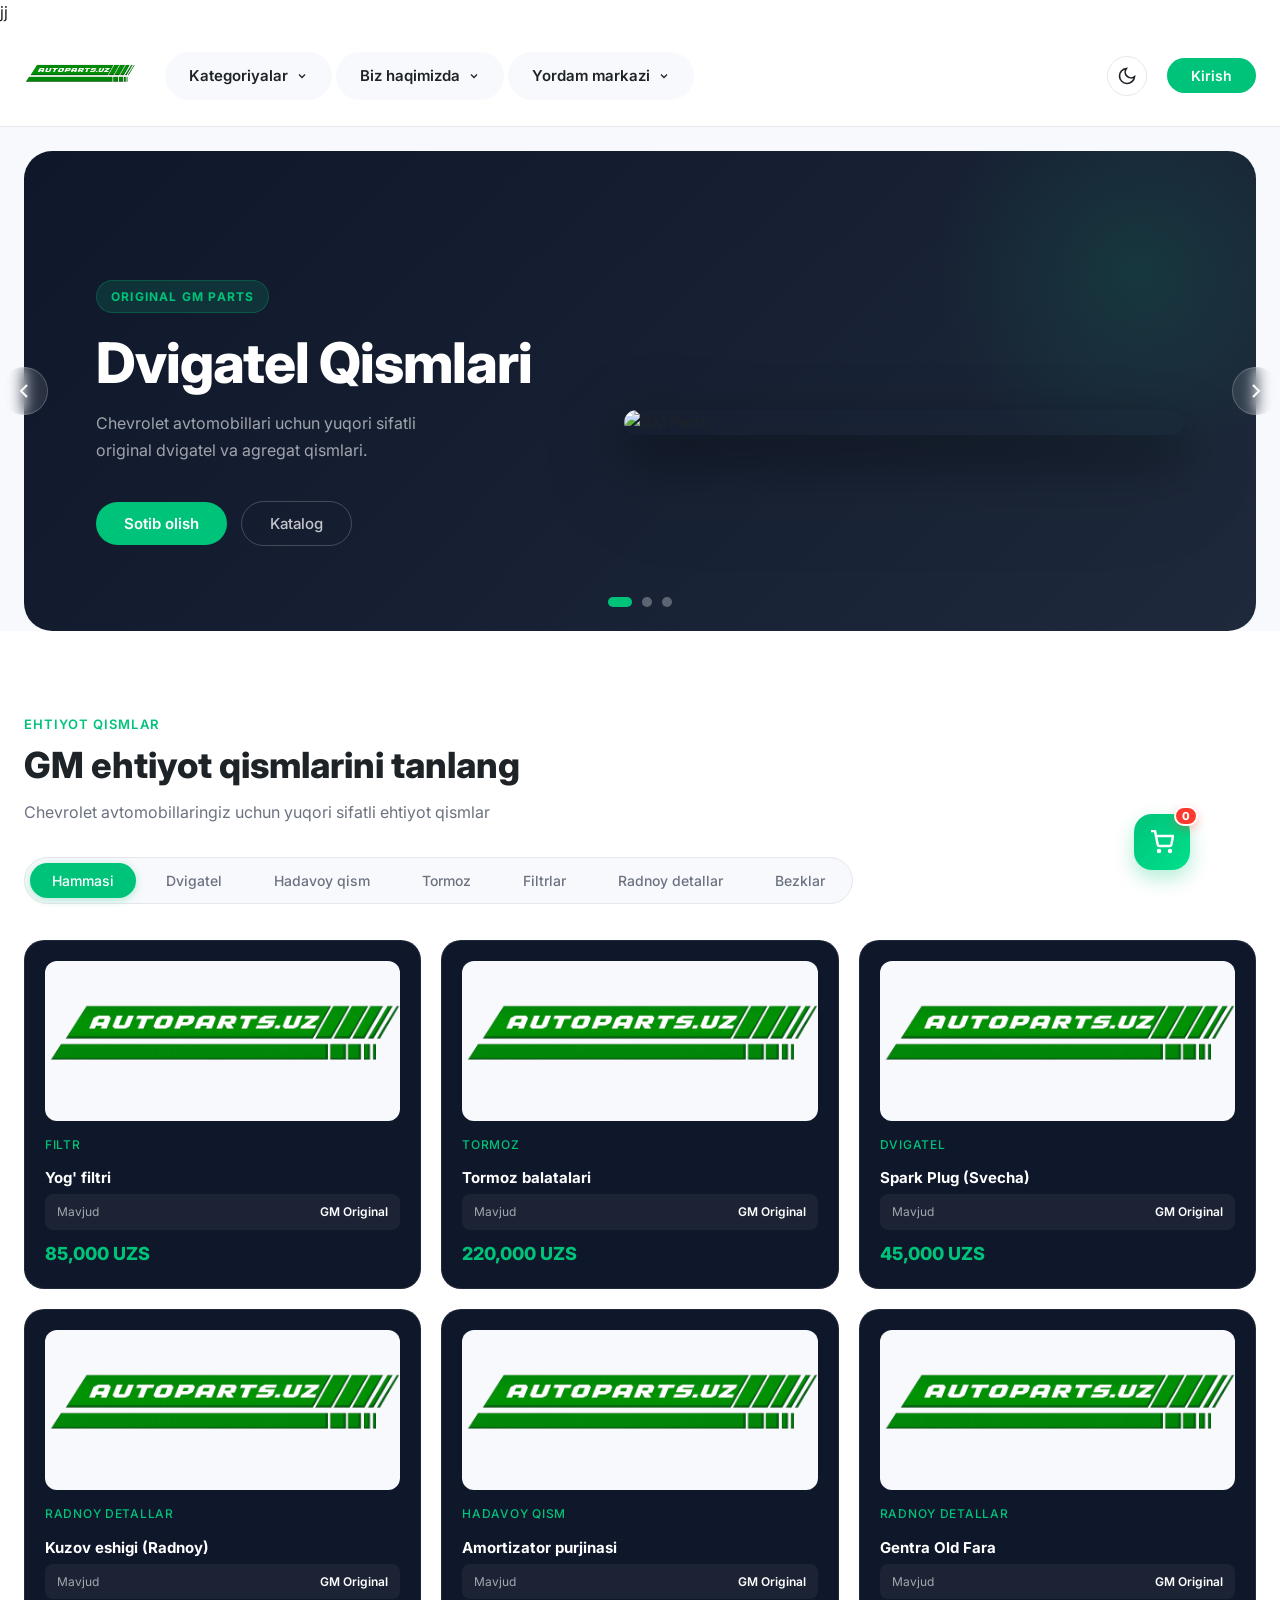
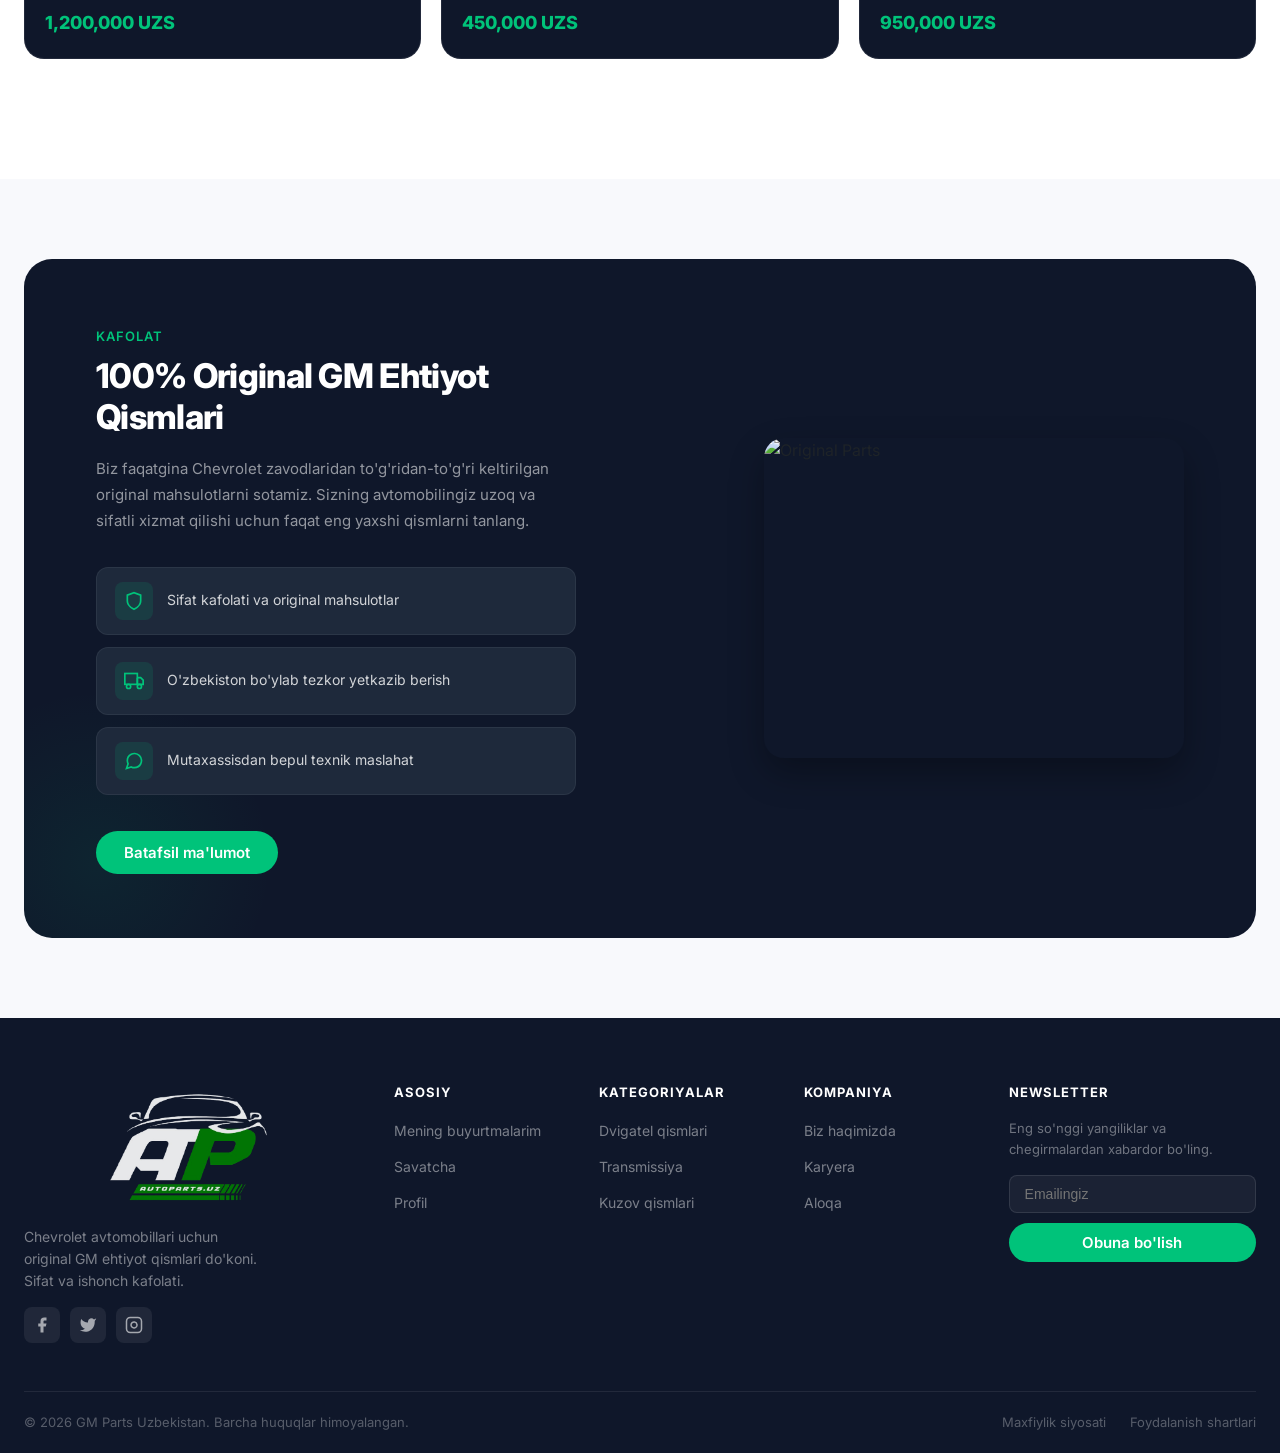
==== commit 868e7b45: "add logo" ====
--- a/index.html
+++ b/index.html
@@ -11,6 +11,7 @@
   <link rel="preconnect" href="https://fonts.gstatic.com" crossorigin>
   <link href="https://fonts.googleapis.com/css2?family=Inter:wght@300;400;500;600;700;800&display=swap" rel="stylesheet">
   <link rel="stylesheet" href="./css/main.css" />
+  <link rel="shortcut icon" href="./images/logo.png" type="image/x-icon">
   <script>
     (function() {
       const theme = localStorage.getItem('theme') || 'light';
@@ -18,7 +19,7 @@
     })();
   </script>
 </head>
-
+jj
 <body>
 
   <!-- HEADER -->
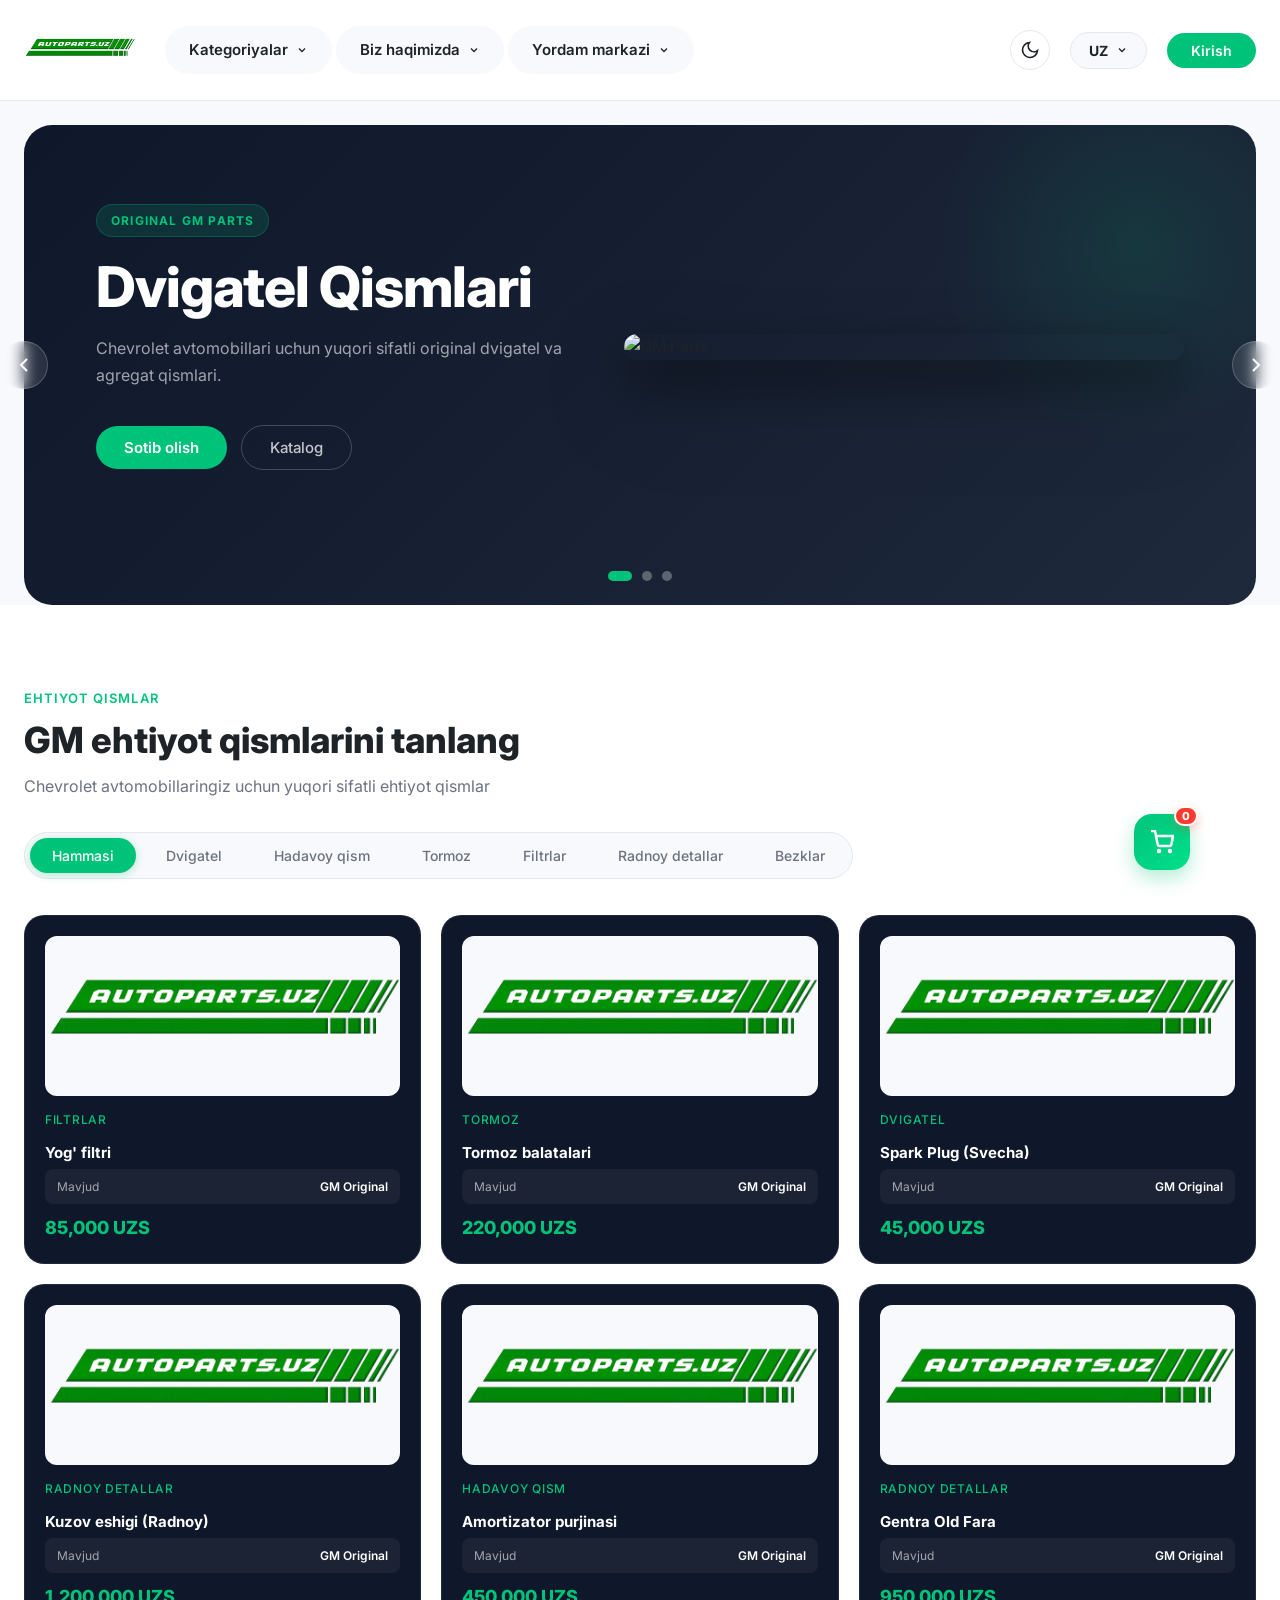
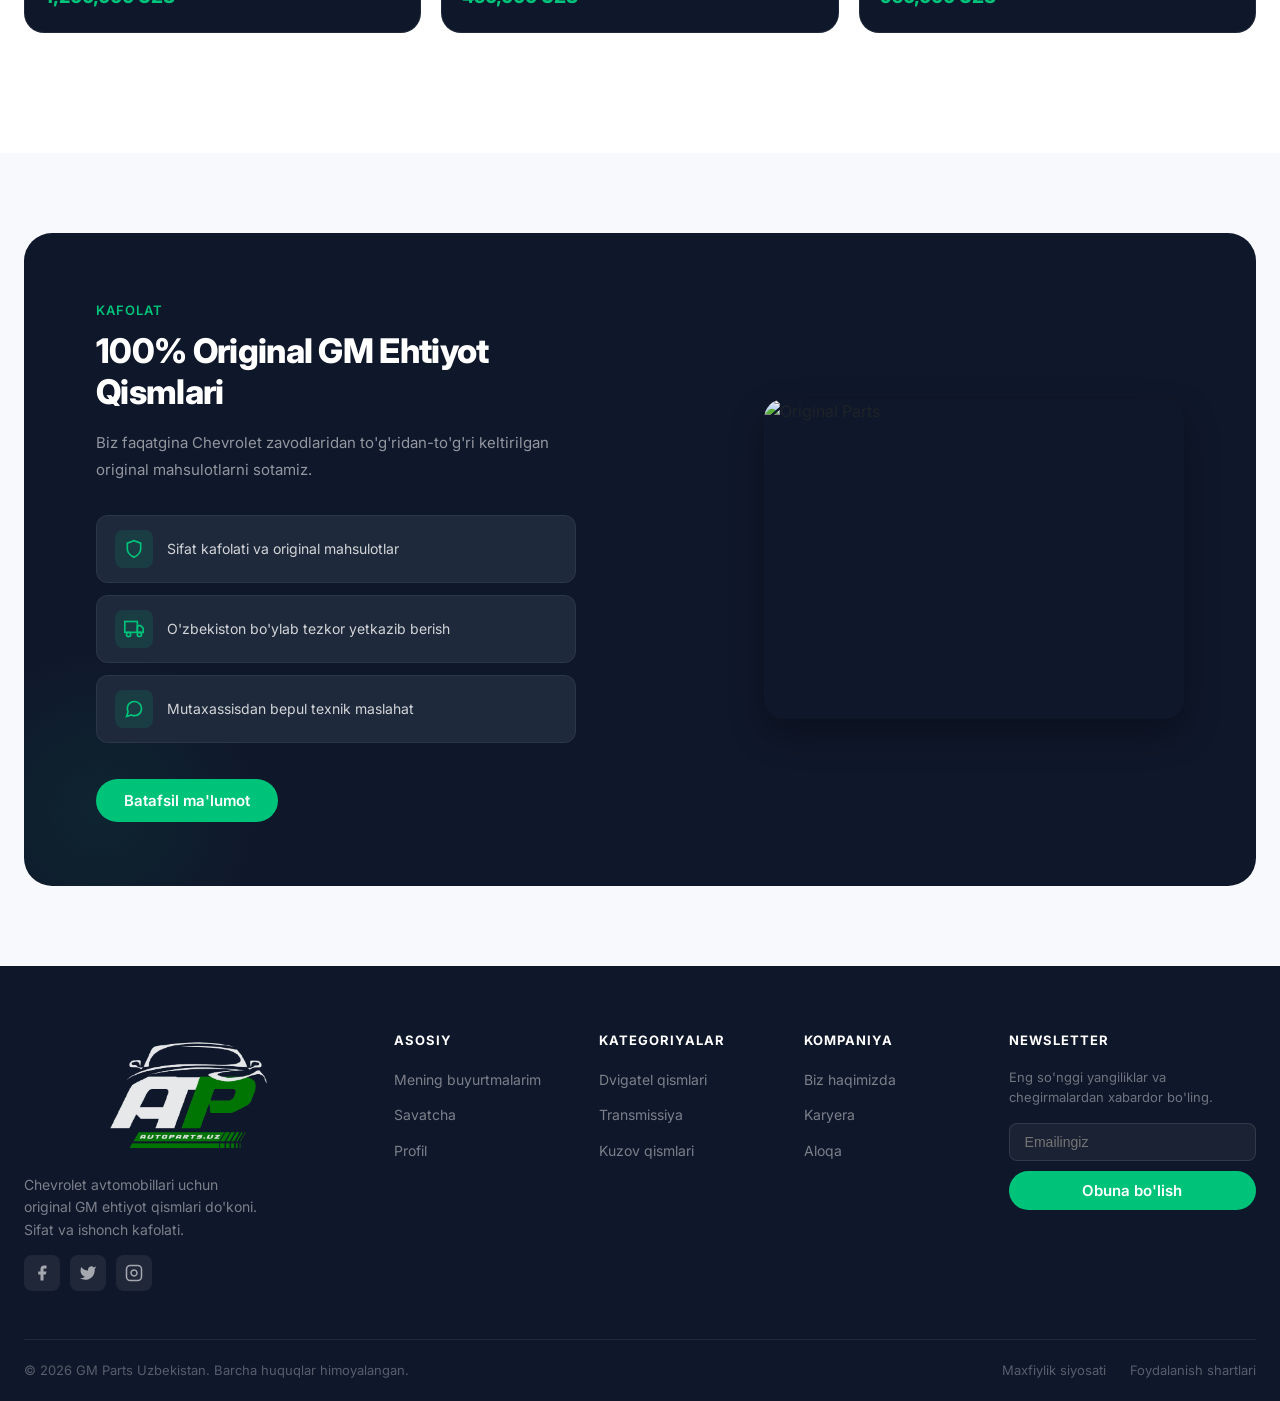
==== commit 71c0d11c: "feat: implement settings section with multi-language support, theme toggling, and profile management" ====
--- a/index.html
+++ b/index.html
@@ -11,7 +11,7 @@
   <link rel="preconnect" href="https://fonts.gstatic.com" crossorigin>
   <link href="https://fonts.googleapis.com/css2?family=Inter:wght@300;400;500;600;700;800&display=swap" rel="stylesheet">
   <link rel="stylesheet" href="./css/main.css" />
-  <link rel="shortcut icon" href="./images/logo.png" type="image/x-icon">
+  <link rel="shortcut icon" href="./images/" type="image/x-icon">
   <script>
     (function() {
       const theme = localStorage.getItem('theme') || 'light';
@@ -19,7 +19,6 @@
     })();
   </script>
 </head>
-jj
 <body>
 
   <!-- HEADER -->
@@ -32,31 +31,31 @@
         </a>
         <nav class="nav">
           <div class="nav__item nav__item--dropdown">
-            <a href="#parts" class="nav__link">Kategoriyalar <svg width="12" height="12" viewBox="0 0 24 24" fill="none" stroke="currentColor" stroke-width="2.5"><polyline points="6 9 12 15 18 9"/></svg></a>
+            <a href="#parts" class="nav__link" data-i18n="nav_categories">Kategoriyalar <svg width="12" height="12" viewBox="0 0 24 24" fill="none" stroke="currentColor" stroke-width="2.5"><polyline points="6 9 12 15 18 9"/></svg></a>
             <div class="dropdown-menu">
-              <a href="#parts" class="dropdown-item" data-type="all">Hammasi</a>
-              <a href="#parts" class="dropdown-item" data-type="engine">Dvigatel qismlari</a>
-              <a href="#parts" class="dropdown-item" data-type="suspension">Hadavoy qism</a>
-              <a href="#parts" class="dropdown-item" data-type="brake">Tormoz tizimi</a>
-              <a href="#parts" class="dropdown-item" data-type="filter">Filtrlar</a>
-              <a href="#parts" class="dropdown-item" data-type="original">Radnoy detallar</a>
-              <a href="#parts" class="dropdown-item" data-type="accessories">Bezklar</a>
+              <a href="#parts" class="dropdown-item" data-type="all" data-i18n="cat_all">Hammasi</a>
+              <a href="#parts" class="dropdown-item" data-type="engine" data-i18n="cat_engine">Dvigatel qismlari</a>
+              <a href="#parts" class="dropdown-item" data-type="suspension" data-i18n="cat_suspension">Hadavoy qism</a>
+              <a href="#parts" class="dropdown-item" data-type="brake" data-i18n="cat_brake">Tormoz tizimi</a>
+              <a href="#parts" class="dropdown-item" data-type="filter" data-i18n="cat_filter">Filtrlar</a>
+              <a href="#parts" class="dropdown-item" data-type="original" data-i18n="cat_original">Radnoy detallar</a>
+              <a href="#parts" class="dropdown-item" data-type="accessories" data-i18n="cat_accessories">Bezklar</a>
             </div>
           </div>
           <div class="nav__item nav__item--dropdown">
-            <a href="#" class="nav__link">Biz haqimizda <svg width="12" height="12" viewBox="0 0 24 24" fill="none" stroke="currentColor" stroke-width="2.5"><polyline points="6 9 12 15 18 9"/></svg></a>
+            <a href="#" class="nav__link" data-i18n="nav_about">Biz haqimizda <svg width="12" height="12" viewBox="0 0 24 24" fill="none" stroke="currentColor" stroke-width="2.5"><polyline points="6 9 12 15 18 9"/></svg></a>
             <div class="dropdown-menu">
-              <a href="./about.html" class="dropdown-item">News</a>
-              <a href="./about.html" class="dropdown-item">Careers</a>
-              <a href="./about.html" class="dropdown-item">Locations</a>
+              <a href="./about.html" class="dropdown-item" data-i18n="nav_news">News</a>
+              <a href="./about.html" class="dropdown-item" data-i18n="nav_careers">Careers</a>
+              <a href="./about.html" class="dropdown-item" data-i18n="nav_locations">Locations</a>
             </div>
           </div>
           <div class="nav__item nav__item--dropdown">
-            <a href="#" class="nav__link">Yordam markazi <svg width="12" height="12" viewBox="0 0 24 24" fill="none" stroke="currentColor" stroke-width="2.5"><polyline points="6 9 12 15 18 9"/></svg></a>
+            <a href="#" class="nav__link" data-i18n="nav_help">Yordam markazi <svg width="12" height="12" viewBox="0 0 24 24" fill="none" stroke="currentColor" stroke-width="2.5"><polyline points="6 9 12 15 18 9"/></svg></a>
             <div class="dropdown-menu">
-              <a href="#" class="dropdown-item">FAQ</a>
-              <a href="#" class="dropdown-item">Bog'lanish</a>
-              <a href="#" class="dropdown-item">Texnik yordam</a>
+              <a href="#" class="dropdown-item" data-i18n="nav_faq">FAQ</a>
+              <a href="#" class="dropdown-item" data-i18n="nav_contact">Bog'lanish</a>
+              <a href="#" class="dropdown-item" data-i18n="nav_support">Texnik yordam</a>
             </div>
           </div>
         </nav>
@@ -67,7 +66,20 @@
           <svg class="sun-icon" width="20" height="20" viewBox="0 0 24 24" fill="none" stroke="currentColor" stroke-width="2"><circle cx="12" cy="12" r="5"/><line x1="12" y1="1" x2="12" y2="3"/><line x1="12" y1="21" x2="12" y2="23"/><line x1="4.22" y1="4.22" x2="5.64" y2="5.64"/><line x1="18.36" y1="18.36" x2="19.78" y2="19.78"/><line x1="1" y1="12" x2="3" y2="12"/><line x1="21" y1="12" x2="23" y2="12"/><line x1="4.22" y1="19.78" x2="5.64" y2="18.36"/><line x1="18.36" y1="5.64" x2="19.78" y2="4.22"/></svg>
           <svg class="moon-icon" width="20" height="20" viewBox="0 0 24 24" fill="none" stroke="currentColor" stroke-width="2"><path d="M21 12.79A9 9 0 1111.21 3 7 7 0 0021 12.79z"/></svg>
         </button>
-        <button class="btn-login" id="loginBtn">Kirish</button>
+
+        <div class="lang-selector nav__item--dropdown">
+          <button class="nav__link lang-btn" id="langBtn">
+            <span>UZ</span>
+            <svg width="12" height="12" viewBox="0 0 24 24" fill="none" stroke="currentColor" stroke-width="2.5"><polyline points="6 9 12 15 18 9"/></svg>
+          </button>
+          <div class="dropdown-menu dropdown-menu--small">
+            <a href="#" class="dropdown-item lang-item" data-lang="uz">UZ - O'zbekcha</a>
+            <a href="#" class="dropdown-item lang-item" data-lang="ru">RU - Русский</a>
+            <a href="#" class="dropdown-item lang-item" data-lang="en">EN - English</a>
+          </div>
+        </div>
+
+        <button class="btn-login" id="loginBtn" data-i18n="login">Kirish</button>
         <button class="hamburger" id="hamburger" aria-label="Menu">
           <span></span>
           <span></span>
@@ -89,14 +101,14 @@
           <div class="hero__slide active">
             <div class="hero__wrapper">
               <div class="hero__content">
-                <span class="hero__badge">Original GM Parts</span>
-                <h1 class="hero__title">Dvigatel Qismlari</h1>
-                <p class="hero__subtitle">
+                <span class="hero__badge" data-i18n="hero_badge_1">Original GM Parts</span>
+                <h1 class="hero__title" data-i18n="hero_title_1">Dvigatel Qismlari</h1>
+                <p class="hero__subtitle" data-i18n="hero_subtitle_1">
                   Chevrolet avtomobillari uchun yuqori sifatli<br>original dvigatel va agregat qismlari.
                 </p>
                 <div class="hero__actions">
-                  <button class="btn-primary">Sotib olish</button>
-                  <button class="btn-outline">Katalog</button>
+                  <button class="btn-primary" data-i18n="buy_now">Sotib olish</button>
+                  <button class="btn-outline" data-i18n="catalog">Katalog</button>
                 </div>
               </div>
               <div class="hero__image">
@@ -109,14 +121,14 @@
           <div class="hero__slide">
             <div class="hero__wrapper hero__wrapper--blue">
               <div class="hero__content">
-                <span class="hero__badge">Durability</span>
-                <h1 class="hero__title">Hadavoy Qism</h1>
-                <p class="hero__subtitle">
+                <span class="hero__badge" data-i18n="hero_badge_2">Durability</span>
+                <h1 class="hero__title" data-i18n="hero_title_2">Hadavoy Qism</h1>
+                <p class="hero__subtitle" data-i18n="hero_subtitle_2">
                   Silliq va xavfsiz harakatlanish uchun<br>purjina, amortizator va g'ildirak qismlari.
                 </p>
                 <div class="hero__actions">
-                  <button class="btn-primary">Sotib olish</button>
-                  <button class="btn-outline">Bog'lanish</button>
+                  <button class="btn-primary" data-i18n="buy_now">Sotib olish</button>
+                  <button class="btn-outline" data-i18n="contact">Bog'lanish</button>
                 </div>
               </div>
               <div class="hero__image">
@@ -129,14 +141,14 @@
           <div class="hero__slide">
             <div class="hero__wrapper hero__wrapper--green">
               <div class="hero__content">
-                <span class="hero__badge">Quick Delivery</span>
-                <h1 class="hero__title">Kuzov Qismlari</h1>
-                <p class="hero__subtitle">
+                <span class="hero__badge" data-i18n="hero_badge_3">Quick Delivery</span>
+                <h1 class="hero__title" data-i18n="hero_title_3">Kuzov Qismlari</h1>
+                <p class="hero__subtitle" data-i18n="hero_subtitle_3">
                   Fara, bamper va boshqa kuzov detallari<br>shahar bo'ylab tezkor yetkazib berish bilan.
                 </p>
                 <div class="hero__actions">
-                  <button class="btn-primary">Savatchaga o'tish</button>
-                  <button class="btn-outline">Barcha qismlar</button>
+                  <button class="btn-primary" data-i18n="go_to_cart">Savatchaga o'tish</button>
+                  <button class="btn-outline" data-i18n="all_parts">Barcha qismlar</button>
                 </div>
               </div>
               <div class="hero__image">
@@ -164,20 +176,20 @@
       <div class="container">
         <div class="dreams__header">
           <div>
-            <p class="section__label">Ehtiyot qismlar</p>
-            <h2 class="section__title">GM ehtiyot qismlarini tanlang</h2>
-            <p class="section__subtitle">Chevrolet avtomobillaringiz uchun yuqori sifatli ehtiyot qismlar</p>
+            <p class="section__label" data-i18n="parts_label">Ehtiyot qismlar</p>
+            <h2 class="section__title" data-i18n="parts_title">GM ehtiyot qismlarini tanlang</h2>
+            <p class="section__subtitle" data-i18n="parts_subtitle">Chevrolet avtomobillaringiz uchun yuqori sifatli ehtiyot qismlar</p>
           </div>
         </div>
 
         <div class="tabs" id="tabs">
-          <button class="tab active" data-type="all">Hammasi</button>
-          <button class="tab" data-type="engine">Dvigatel</button>
-          <button class="tab" data-type="suspension">Hadavoy qism</button>
-          <button class="tab" data-type="brake">Tormoz</button>
-          <button class="tab" data-type="filter">Filtrlar</button>
-          <button class="tab" data-type="original">Radnoy detallar</button>
-          <button class="tab" data-type="accessories">Bezklar</button>
+          <button class="tab active" data-type="all" data-i18n="cat_all">Hammasi</button>
+          <button class="tab" data-type="engine" data-i18n="cat_engine_short">Dvigatel</button>
+          <button class="tab" data-type="suspension" data-i18n="cat_suspension_short">Hadavoy qism</button>
+          <button class="tab" data-type="brake" data-i18n="cat_brake_short">Tormoz</button>
+          <button class="tab" data-type="filter" data-i18n="cat_filter_short">Filtrlar</button>
+          <button class="tab" data-type="original" data-i18n="cat_original_short">Radnoy detallar</button>
+          <button class="tab" data-type="accessories" data-i18n="cat_accessories_short">Bezklar</button>
         </div>
 
         <div class="cards" id="cards"></div>
@@ -194,34 +206,34 @@
           <svg width="24" height="24" viewBox="0 0 24 24" fill="none" stroke="currentColor" stroke-width="2"><line x1="18" y1="6" x2="6" y2="18"/><line x1="6" y1="6" x2="18" y2="18"/></svg>
         </button>
         <div class="modal__header">
-          <h2>GM Online Shop</h2>
-          <p>Barcha ehtiyot qismlar va aksessuarlar bir joyda</p>
+          <h2 data-i18n="shop_modal_title">GM Online Shop</h2>
+          <p data-i18n="shop_modal_subtitle">Barcha ehtiyot qismlar va aksessuarlar bir joyda</p>
         </div>
         <div class="shop-modal__body">
           <div class="shop-grid">
             <div class="shop-item">
               <div class="shop-item__icon">🚗</div>
-              <h3>Kuzov qismlari</h3>
-              <p>Bamper, fara, eshiklar</p>
+              <h3 data-i18n="shop_cat_kuzov">Kuzov qismlari</h3>
+              <p data-i18n="shop_cat_kuzov_desc">Bamper, fara, eshiklar</p>
             </div>
             <div class="shop-item">
               <div class="shop-item__icon">⚙️</div>
-              <h3>Dvigatel</h3>
-              <p>Porshen, remen, svecha</p>
+              <h3 data-i18n="shop_cat_engine">Dvigatel</h3>
+              <p data-i18n="shop_cat_engine_desc">Porshen, remen, svecha</p>
             </div>
             <div class="shop-item">
               <div class="shop-item__icon">🔋</div>
-              <h3>Elektr jihozlari</h3>
-              <p>Akumulyator, datchiklar</p>
+              <h3 data-i18n="shop_cat_elektr">Elektr jihozlari</h3>
+              <p data-i18n="shop_cat_elektr_desc">Akumulyator, datchiklar</p>
             </div>
             <div class="shop-item">
               <div class="shop-item__icon">🛠️</div>
-              <h3>Xizmat ko'rsatish</h3>
-              <p>Yog'lar, filtrlar, suyuqliklar</p>
+              <h3 data-i18n="shop_cat_service">Xizmat ko'rsatish</h3>
+              <p data-i18n="shop_cat_service_desc">Yog'lar, filtrlar, suyuqliklar</p>
             </div>
           </div>
           <div class="shop-modal__footer">
-            <button class="btn-primary">To'liq katalogni ko'rish</button>
+            <button class="btn-primary" data-i18n="view_full_catalog">To'liq katalogni ko'rish</button>
           </div>
         </div>
       </div>
@@ -232,9 +244,9 @@
       <div class="container">
         <div class="features-card">
           <div class="features-card__text">
-            <p class="section__label section__label--light">Kafolat</p>
-            <h2 class="features-card__title">100% Original GM Ehtiyot Qismlari</h2>
-            <p class="features-card__desc">
+            <p class="section__label section__label--light" data-i18n="features_badge">Kafolat</p>
+            <h2 class="features-card__title" data-i18n="features_title">100% Original GM Ehtiyot Qismlari</h2>
+            <p class="features-card__desc" data-i18n="features_desc">
               Biz faqatgina Chevrolet zavodlaridan to'g'ridan-to'g'ri keltirilgan original mahsulotlarni sotamiz. 
               Sizning avtomobilingiz uzoq va sifatli xizmat qilishi uchun faqat eng yaxshi qismlarni tanlang.
             </p>
@@ -243,22 +255,22 @@
                 <div class="feature-box__icon">
                   <svg width="20" height="20" viewBox="0 0 24 24" fill="none" stroke="currentColor" stroke-width="2"><path d="M12 22s8-4 8-10V5l-8-3-8 3v7c0 6 8 10 8 10z"/></svg>
                 </div>
-                <span>Sifat kafolati va original mahsulotlar</span>
+                <span data-i18n="feature_1">Sifat kafolati va original mahsulotlar</span>
               </div>
               <div class="feature-box">
                 <div class="feature-box__icon">
                   <svg width="20" height="20" viewBox="0 0 24 24" fill="none" stroke="currentColor" stroke-width="2"><rect x="1" y="3" width="15" height="13"/><polyline points="16 8 20 8 23 11 23 16 16 16 16 8"/><circle cx="5.5" cy="18.5" r="2.5"/><circle cx="18.5" cy="18.5" r="2.5"/></svg>
                 </div>
-                <span>O'zbekiston bo'ylab tezkor yetkazib berish</span>
+                <span data-i18n="feature_2">O'zbekiston bo'ylab tezkor yetkazib berish</span>
               </div>
               <div class="feature-box">
                 <div class="feature-box__icon">
                   <svg width="20" height="20" viewBox="0 0 24 24" fill="none" stroke="currentColor" stroke-width="2"><path d="M21 11.5a8.38 8.38 0 01-.9 3.8 8.5 8.5 0 01-7.6 4.7 8.38 8.38 0 01-3.8-.9L3 21l1.9-5.7a8.38 8.38 0 01-.9-3.8 8.5 8.5 0 014.7-7.6 8.38 8.38 0 013.8-.9h.5a8.48 8.48 0 018 8v.5z"/></svg>
                 </div>
-                <span>Mutaxassisdan bepul texnik maslahat</span>
-              </div>
-            </div>
-            <button class="btn-primary">Batafsil ma'lumot</button>
+                <span data-i18n="feature_3">Mutaxassisdan bepul texnik maslahat</span>
+              </div>
+            </div>
+            <button class="btn-primary" data-i18n="learn_more">Batafsil ma'lumot</button>
           </div>
           <div class="features-card__image">
             <img src="https://images.unsplash.com/photo-1558618666-fcd25c85cd64?w=800&q=80" style="border-radius: 20px; box-shadow: 0 15px 35px rgba(0,0,0,0.3);" alt="Original Parts" />
@@ -276,7 +288,7 @@
 
         <div class="footer__brand">
           <img style="height: 130px; max-width: 350px; width: auto; object-fit: contain;" src="images/751.png" alt="Footer Logo" class="footer__logo" />
-          <p class="footer__brand-desc">Chevrolet avtomobillari uchun original GM ehtiyot qismlari do'koni. Sifat va ishonch kafolati.</p>
+          <p class="footer__brand-desc" data-i18n="footer_desc">Chevrolet avtomobillari uchun original GM ehtiyot qismlari do'koni. Sifat va ishonch kafolati.</p>
           <div class="footer__socials">
             <a href="#" class="social-btn" aria-label="Facebook">
               <svg width="18" height="18" viewBox="0 0 24 24" fill="currentColor"><path d="M18 2h-3a5 5 0 00-5 5v3H7v4h3v8h4v-8h3l1-4h-4V7a1 1 0 011-1h3z"/></svg>
@@ -291,38 +303,38 @@
         </div>
 
         <div class="footer__col">
-          <h3 class="footer__col-title">Asosiy</h3>
+          <h3 class="footer__col-title" data-i18n="footer_main">Asosiy</h3>
           <ul class="footer__links">
-            <li><a href="#">Mening buyurtmalarim</a></li>
-            <li><a href="#">Savatcha</a></li>
-            <li><a href="#">Profil</a></li>
+            <li><a href="#" data-i18n="footer_orders">Mening buyurtmalarim</a></li>
+            <li><a href="#" data-i18n="footer_cart">Savatcha</a></li>
+            <li><a href="#" data-i18n="footer_profile">Profil</a></li>
           </ul>
         </div>
 
         <div class="footer__col">
-          <h3 class="footer__col-title">Kategoriyalar</h3>
+          <h3 class="footer__col-title" data-i18n="footer_categories">Kategoriyalar</h3>
           <ul class="footer__links">
-            <li><a href="#">Dvigatel qismlari</a></li>
-            <li><a href="#">Transmissiya</a></li>
-            <li><a href="#">Kuzov qismlari</a></li>
+            <li><a href="#" data-i18n="cat_engine">Dvigatel qismlari</a></li>
+            <li><a href="#" data-i18n="cat_trans">Transmissiya</a></li>
+            <li><a href="#" data-i18n="cat_kuzov">Kuzov qismlari</a></li>
           </ul>
         </div>
 
         <div class="footer__col">
-          <h3 class="footer__col-title">Kompaniya</h3>
+          <h3 class="footer__col-title" data-i18n="footer_company">Kompaniya</h3>
           <ul class="footer__links">
-            <li><a href="#">Biz haqimizda</a></li>
-            <li><a href="#">Karyera</a></li>
-            <li><a href="#">Aloqa</a></li>
+            <li><a href="#" data-i18n="footer_about">Biz haqimizda</a></li>
+            <li><a href="#" data-i18n="footer_careers">Karyera</a></li>
+            <li><a href="#" data-i18n="footer_contact">Aloqa</a></li>
           </ul>
         </div>
 
         <div class="footer__col">
-          <h3 class="footer__col-title">Newsletter</h3>
-          <p class="footer__links-desc" style="font-size: 13px; margin-bottom: 15px; color: rgba(255,255,255,0.4);">Eng so'nggi yangiliklar va chegirmalardan xabardor bo'ling.</p>
+          <h3 class="footer__col-title" data-i18n="newsletter_title">Newsletter</h3>
+          <p class="footer__links-desc" data-i18n="newsletter_desc" style="font-size: 13px; margin-bottom: 15px; color: rgba(255,255,255,0.4);">Eng so'nggi yangiliklar va chegirmalardan xabardor bo'ling.</p>
           <form class="footer__newsletter">
-            <input type="email" placeholder="Emailingiz" style="width: 100%; padding: 10px 15px; border-radius: 8px; border: 1px solid rgba(255,255,255,0.1); background: rgba(255,255,255,0.05); color: white; margin-bottom: 10px; font-size: 14px;">
-            <button type="submit" class="btn-primary btn--full" style="padding: 10px;">Obuna bo'lish</button>
+            <input type="email" placeholder="Emailingiz" data-i18n-placeholder="email_placeholder" style="width: 100%; padding: 10px 15px; border-radius: 8px; border: 1px solid rgba(255,255,255,0.1); background: rgba(255,255,255,0.05); color: white; margin-bottom: 10px; font-size: 14px;">
+            <button type="submit" class="btn-primary btn--full" data-i18n="subscribe" style="padding: 10px;">Obuna bo'lish</button>
           </form>
         </div>
 
@@ -346,29 +358,29 @@
         <svg width="24" height="24" viewBox="0 0 24 24" fill="none" stroke="currentColor" stroke-width="2"><line x1="18" y1="6" x2="6" y2="18"/><line x1="6" y1="6" x2="18" y2="18"/></svg>
       </button>
       <div class="modal__header">
-        <h2>Xush kelibsiz</h2>
-        <p>Tizimga kirish uchun ma'lumotlaringizni kiriting</p>
+        <h2 data-i18n="login_title">Xush kelibsiz</h2>
+        <p data-i18n="login_subtitle">Tizimga kirish uchun ma'lumotlaringizni kiriting</p>
       </div>
       <form class="modal__form">
         <div class="form-group">
-          <label for="email">Email</label>
+          <label for="email" data-i18n="email_label">Email</label>
           <input type="email" id="email" placeholder="example@mail.com" required>
         </div>
         <div class="form-group">
-          <label for="phone">Telefon raqami</label>
+          <label for="phone" data-i18n="phone_label">Telefon raqami</label>
           <input type="tel" id="phone" placeholder="+998 90 123 45 67" required>
         </div>
         <div class="form-group">
-          <label for="password">Parol</label>
+          <label for="password" data-i18n="password_label">Parol</label>
           <input type="password" id="password" placeholder="********" required>
         </div>
         <div class="form-options">
-          <label class="remember-me">
+          <label class="remember-me" data-i18n="remember_me">
             <input type="checkbox"> Eslab qolish
           </label>
-          <a href="#" class="forgot-password">Parolni unutdingizmi?</a>
-        </div>
-        <button type="submit" class="btn-primary btn--full">Kirish</button>
+          <a href="#" class="forgot-password" data-i18n="forgot_password">Parolni unutdingizmi?</a>
+        </div>
+        <button type="submit" class="btn-primary btn--full" data-i18n="login_btn">Kirish</button>
       </form>
     </div>
   </div>
@@ -381,19 +393,19 @@
         <svg width="24" height="24" viewBox="0 0 24 24" fill="none" stroke="currentColor" stroke-width="2"><line x1="18" y1="6" x2="6" y2="18"/><line x1="6" y1="6" x2="18" y2="18"/></svg>
       </button>
       <div class="modal__header">
-        <h2>Savatcha</h2>
-        <p>Siz tanlagan mahsulotlar ro'yxati</p>
+        <h2 data-i18n="cart_title">Savatcha</h2>
+        <p data-i18n="cart_subtitle">Siz tanlagan mahsulotlar ro'yxati</p>
       </div>
       <div class="cart-modal__body" id="cartItems">
         <!-- Cart items will be here -->
-        <p class="empty-cart-msg">Savatchangiz hozircha bo'sh.</p>
+        <p class="empty-cart-msg" data-i18n="empty_cart">Savatchangiz hozircha bo'sh.</p>
       </div>
       <div class="cart-modal__footer">
         <div class="cart-total">
-          <span>Umumiy:</span>
+          <span data-i18n="total">Umumiy:</span>
           <span id="cartTotalSum">0 UZS</span>
         </div>
-        <button class="btn-primary btn--full" id="orderBtn">Buyurtma qilish</button>
+        <button class="btn-primary btn--full" id="orderBtn" data-i18n="order_btn">Buyurtma qilish</button>
       </div>
     </div>
   </div>
--- a/css/main.css
+++ b/css/main.css
@@ -177,9 +177,9 @@
   position: sticky;
   top: 0;
   z-index: 100;
-  background: rgba(255, 255, 255, 0.92);
-  backdrop-filter: blur(12px);
-  -webkit-backdrop-filter: blur(12px);
+  background: rgba(255, 255, 255, 0.65);
+  backdrop-filter: blur(16px);
+  -webkit-backdrop-filter: blur(16px);
   border-bottom: 1px solid var(--color-border);
   transition: box-shadow var(--transition);
 }
@@ -229,6 +229,23 @@
 }
 .nav__link:hover {
   background: rgba(0, 0, 0, 0.05);
+}
+
+.lang-btn {
+  padding: 9px 18px;
+  font-size: 14px;
+  border: 1px solid var(--color-border);
+  background: var(--color-bg-soft);
+  border-radius: 100px;
+  font-weight: 600;
+}
+.lang-btn span {
+  font-weight: 700;
+}
+.lang-btn:hover {
+  border-color: var(--color-primary);
+  color: var(--color-primary);
+  background: rgba(0, 195, 122, 0.05);
 }
 
 .nav__item--dropdown {
@@ -279,38 +296,26 @@
   color: var(--color-primary);
 }
 
-[data-theme=dark] .nav__link {
-  background: rgba(255, 255, 255, 0.05);
-}
-[data-theme=dark] .nav__link:hover {
-  background: rgba(255, 255, 255, 0.1);
-}
-[data-theme=dark] .dropdown-menu {
-  background: #1e293b;
-  border-color: rgba(255, 255, 255, 0.05);
-  box-shadow: 0 25px 50px -12px rgba(0, 0, 0, 0.5);
-}
-[data-theme=dark] .dropdown-item:hover {
-  background: rgba(255, 255, 255, 0.05);
+.dropdown-menu--small {
+  min-width: 200px;
+  padding: 12px;
+  border-radius: 24px;
+  right: 0;
+  left: auto;
+}
+.dropdown-menu--small .dropdown-item {
+  font-size: 14px;
+  padding: 12px 16px;
+  border-radius: 16px;
+}
+.dropdown-menu--small .dropdown-item:hover {
+  padding-left: 22px;
 }
 
 .header__right {
   display: flex;
   align-items: center;
   gap: 20px;
-}
-
-.header__phone {
-  display: flex;
-  align-items: center;
-  gap: 7px;
-  font-size: 14px;
-  font-weight: 500;
-  color: var(--color-text-muted);
-  transition: color var(--transition);
-}
-.header__phone:hover {
-  color: var(--color-primary);
 }
 
 .theme-toggle {
@@ -341,16 +346,6 @@
   display: block;
 }
 
-[data-theme=dark] .theme-toggle .sun-icon {
-  display: block;
-}
-[data-theme=dark] .theme-toggle .moon-icon {
-  display: none;
-}
-[data-theme=dark] .site-header {
-  background: rgba(15, 23, 42, 0.92);
-}
-
 .btn-login {
   background: var(--color-primary);
   color: var(--color-white);
@@ -359,11 +354,12 @@
   border-radius: 100px;
   font-size: 14px;
   font-weight: 600;
-  transition: background var(--transition), box-shadow var(--transition);
+  transition: all var(--transition);
 }
 .btn-login:hover {
   background: var(--color-primary-dark);
   box-shadow: 0 4px 14px rgba(0, 195, 122, 0.3);
+  transform: translateY(-1px);
 }
 
 .hamburger {
@@ -395,6 +391,31 @@
   transform: translateY(-8px) rotate(-45deg);
 }
 
+/* DARK MODE STYLES */
+[data-theme=dark] .site-header {
+  background: rgba(15, 23, 42, 0.65);
+}
+[data-theme=dark] .nav__link {
+  background: rgba(255, 255, 255, 0.05);
+}
+[data-theme=dark] .nav__link:hover {
+  background: rgba(255, 255, 255, 0.1);
+}
+[data-theme=dark] .dropdown-menu {
+  background: #1e293b;
+  border-color: rgba(255, 255, 255, 0.05);
+  box-shadow: 0 25px 50px -12px rgba(0, 0, 0, 0.5);
+}
+[data-theme=dark] .dropdown-item:hover {
+  background: rgba(255, 255, 255, 0.05);
+}
+[data-theme=dark] .theme-toggle .sun-icon {
+  display: block;
+}
+[data-theme=dark] .theme-toggle .moon-icon {
+  display: none;
+}
+
 .hero {
   background: var(--color-bg-soft);
   padding: 24px 0 0;
@@ -428,7 +449,7 @@
 .hero__wrapper {
   background: linear-gradient(135deg, #0F172A 0%, #1E293B 100%);
   border-radius: var(--radius-xl);
-  padding: 64px 72px 0;
+  padding: 64px 72px 100px;
   display: flex;
   align-items: center;
   justify-content: space-between;
@@ -1038,6 +1059,23 @@
   outline: none;
   border-color: var(--color-primary);
   box-shadow: 0 0 0 4px var(--color-primary-light);
+}
+.form-group input[type=file] {
+  padding: 8px 12px;
+  font-size: 13px;
+  cursor: pointer;
+}
+.form-group input[type=file]::file-selector-button {
+  background: var(--color-bg-soft);
+  border: 1px solid var(--color-border);
+  padding: 4px 10px;
+  border-radius: 6px;
+  margin-right: 10px;
+  cursor: pointer;
+  transition: all var(--transition);
+}
+.form-group input[type=file]::file-selector-button:hover {
+  background: var(--color-border);
 }
 
 .form-options {
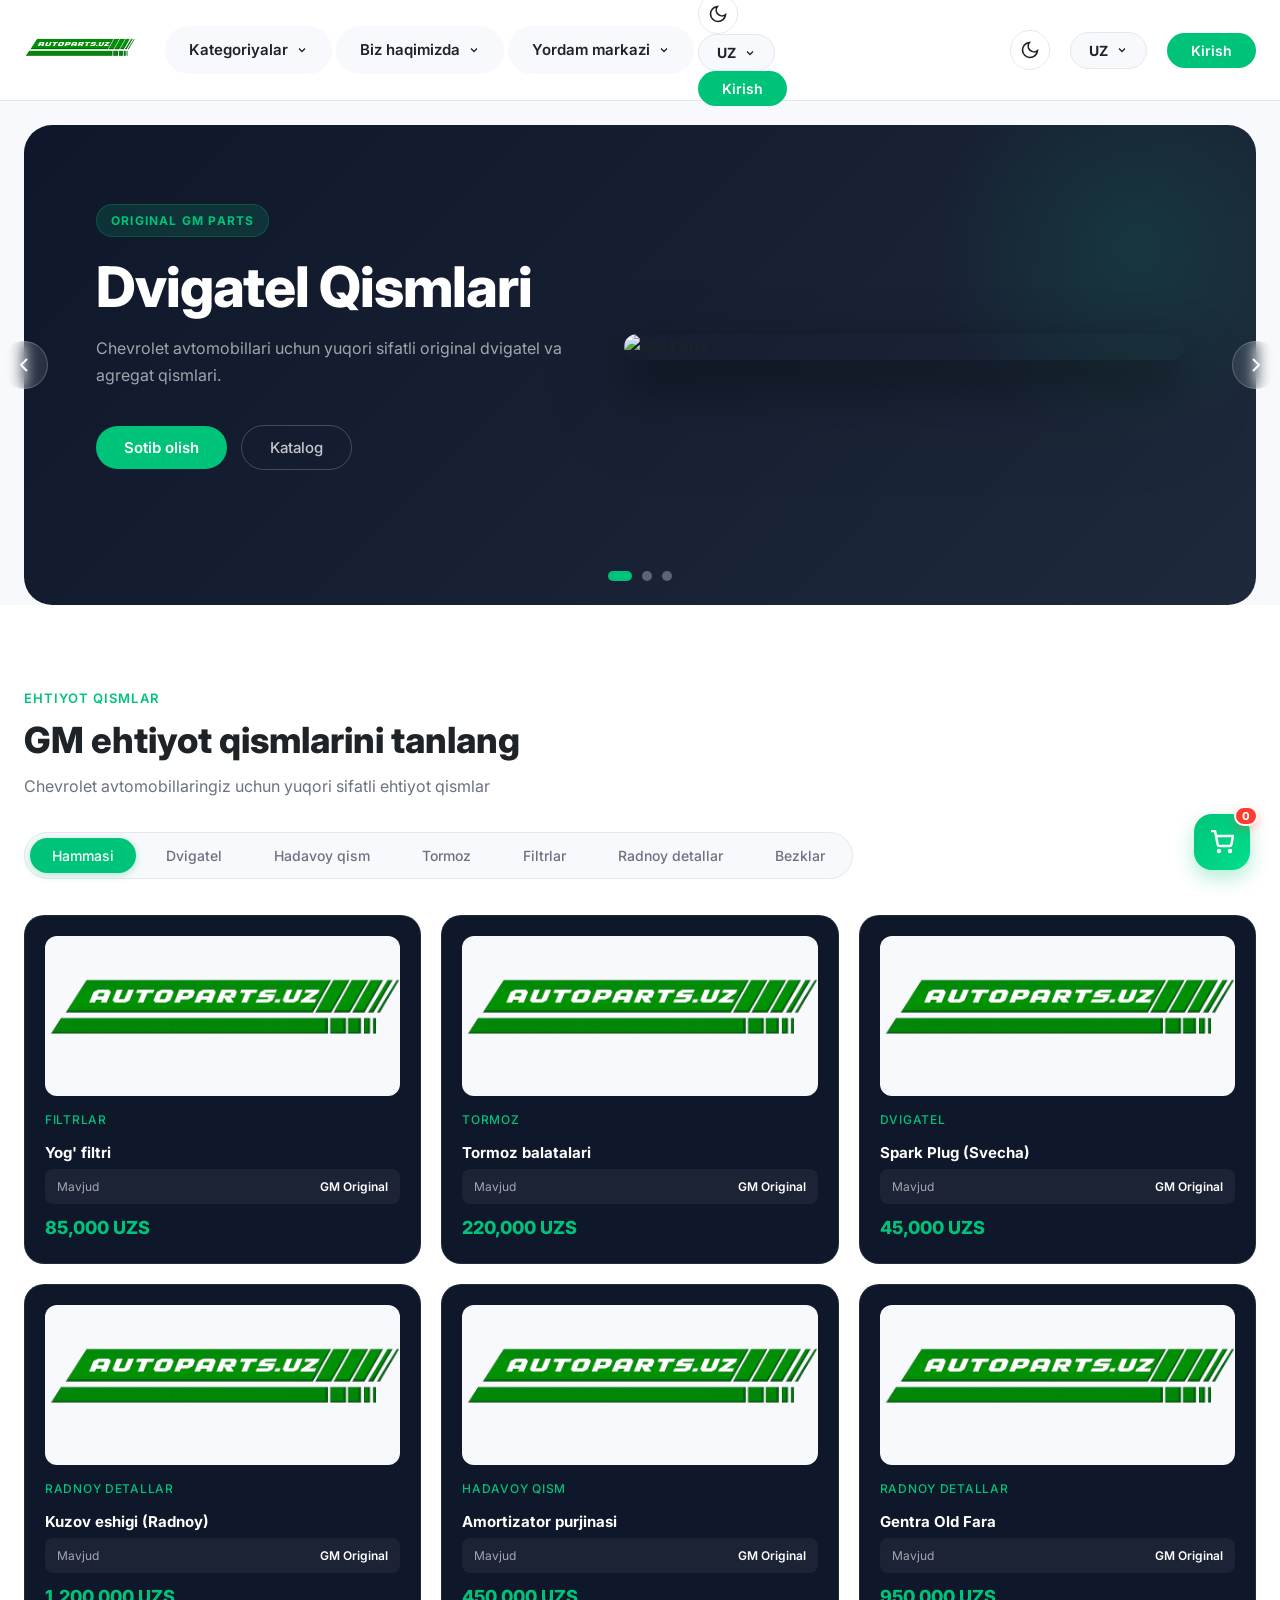
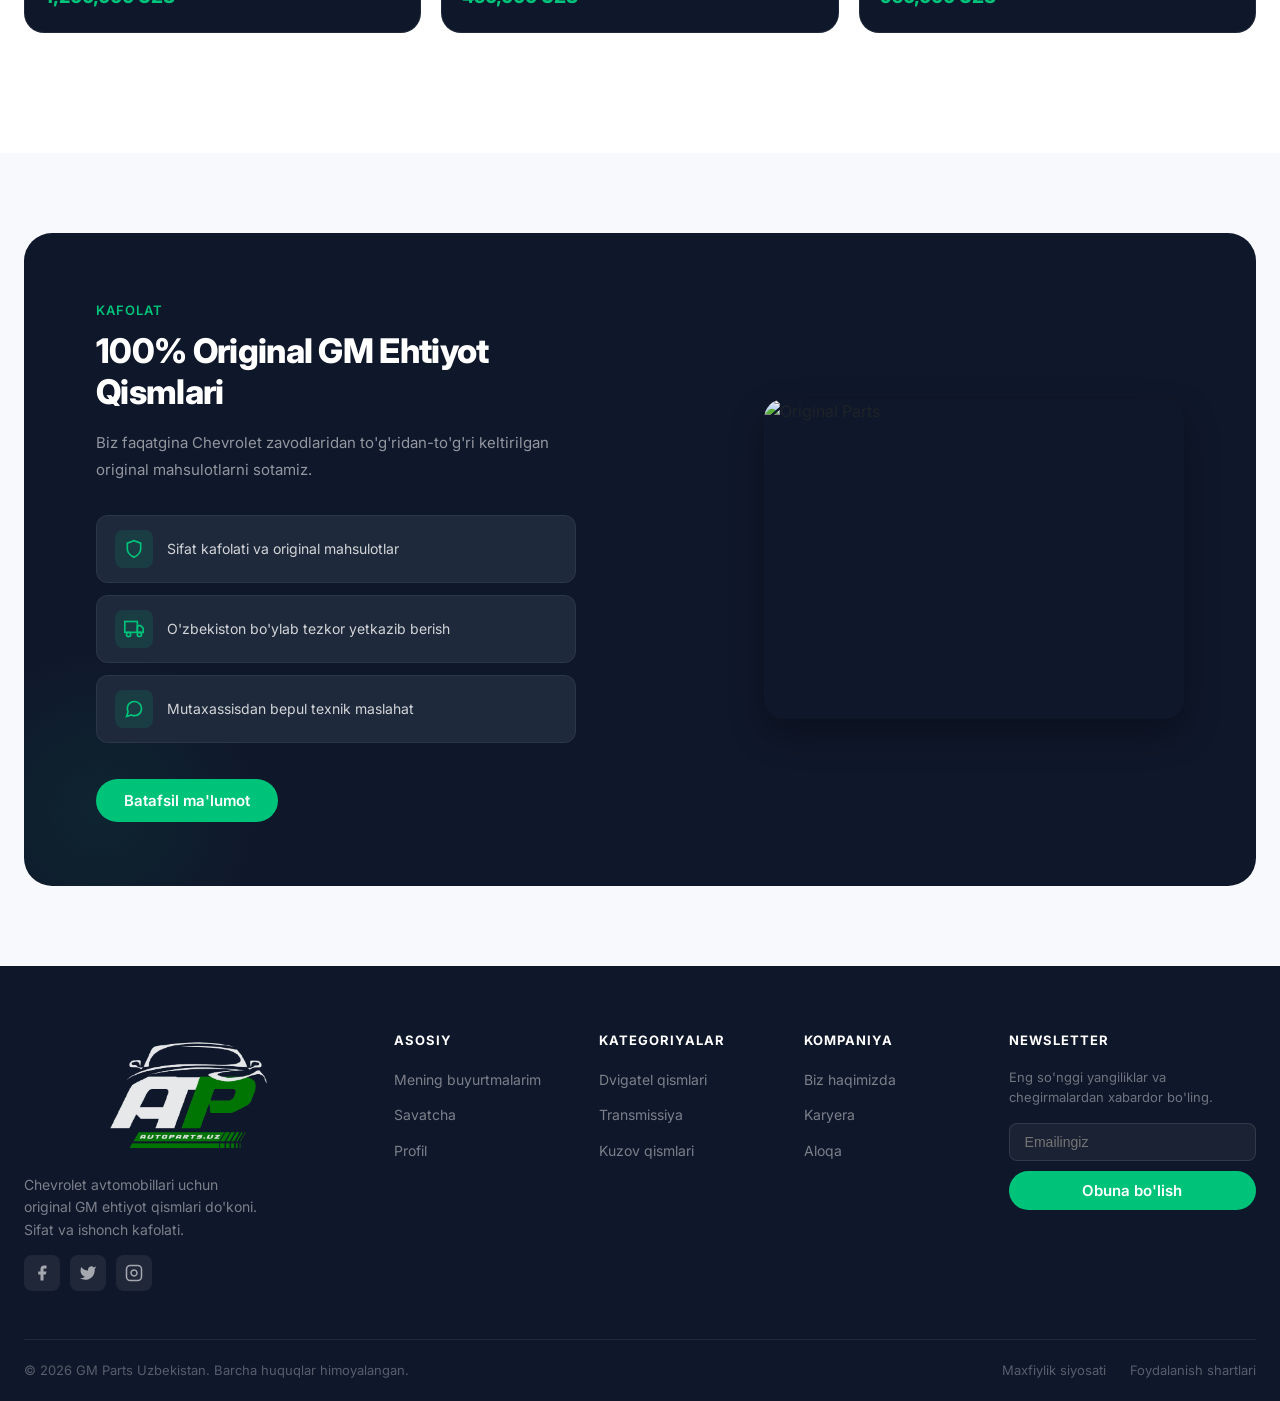
==== commit 879de57d: "feat: implement responsive design, shopping cart functionality, and footer styles" ====
--- a/index.html
+++ b/index.html
@@ -58,6 +58,28 @@
               <a href="#" class="dropdown-item" data-i18n="nav_support">Texnik yordam</a>
             </div>
           </div>
+          
+          <!-- Mobile Controls (Only visible in mobile menu) -->
+          <div class="nav__mobile-controls">
+            <button class="theme-toggle" aria-label="Toggle theme">
+              <svg class="sun-icon" width="20" height="20" viewBox="0 0 24 24" fill="none" stroke="currentColor" stroke-width="2"><circle cx="12" cy="12" r="5"/><line x1="12" y1="1" x2="12" y2="3"/><line x1="12" y1="21" x2="12" y2="23"/><line x1="4.22" y1="4.22" x2="5.64" y2="5.64"/><line x1="18.36" y1="18.36" x2="19.78" y2="19.78"/><line x1="1" y1="12" x2="3" y2="12"/><line x1="21" y1="12" x2="23" y2="12"/><line x1="4.22" y1="19.78" x2="5.64" y2="18.36"/><line x1="18.36" y1="5.64" x2="19.78" y2="4.22"/></svg>
+              <svg class="moon-icon" width="20" height="20" viewBox="0 0 24 24" fill="none" stroke="currentColor" stroke-width="2"><path d="M21 12.79A9 9 0 1111.21 3 7 7 0 0021 12.79z"/></svg>
+            </button>
+
+            <div class="lang-selector nav__item--dropdown">
+              <button class="nav__link lang-btn">
+                <span>UZ</span>
+                <svg width="12" height="12" viewBox="0 0 24 24" fill="none" stroke="currentColor" stroke-width="2.5"><polyline points="6 9 12 15 18 9"/></svg>
+              </button>
+              <div class="dropdown-menu dropdown-menu--small">
+                <a href="#" class="dropdown-item lang-item" data-lang="uz">UZ - O'zbekcha</a>
+                <a href="#" class="dropdown-item lang-item" data-lang="ru">RU - Русский</a>
+                <a href="#" class="dropdown-item lang-item" data-lang="en">EN - English</a>
+              </div>
+            </div>
+
+            <button class="btn-login" data-i18n="login">Kirish</button>
+          </div>
         </nav>
       </div>
 
@@ -410,17 +432,17 @@
     </div>
   </div>
 
+  <!-- SCROLL TO TOP -->
+  <button id="topBtn" aria-label="Tepaga qaytish">
+    <svg width="24" height="24" viewBox="0 0 24 24" fill="none" stroke="currentColor" stroke-width="3"><polyline points="18 15 12 9 6 15"/></svg>
+  </button>
+
   <!-- FLOATING CART BUTTON -->
   <button id="cartBtn" aria-label="Savatchani ochish">
     <svg width="24" height="24" viewBox="0 0 24 24" fill="none" stroke="currentColor" stroke-width="2.5"><circle cx="9" cy="21" r="1"/><circle cx="20" cy="21" r="1"/><path d="M1 1h4l2.68 13.39a2 2 0 002 1.61h9.72a2 2 0 002-1.61L23 6H6"/></svg>
     <span class="cart-badge" id="cartBadge">0</span>
   </button>
 
-  <!-- SCROLL TO TOP -->
-  <button id="topBtn" aria-label="Tepaga qaytish">
-    <svg width="20" height="20" viewBox="0 0 24 24" fill="none" stroke="currentColor" stroke-width="2.5"><polyline points="18 15 12 9 6 15"/></svg>
-  </button>
-
   <script src="./script.js"></script>
 </body>
 </html>
--- a/css/main.css
+++ b/css/main.css
@@ -925,31 +925,34 @@
 
 #topBtn {
   position: fixed;
-  right: 28px;
-  bottom: 28px;
-  width: 46px;
-  height: 46px;
+  right: 30px;
+  bottom: 30px;
+  width: 56px;
+  height: 56px;
   display: flex;
   align-items: center;
   justify-content: center;
   background: var(--color-primary);
   border: none;
-  border-radius: 12px;
+  border-radius: 18px;
   color: white;
   cursor: pointer;
-  box-shadow: 0 4px 16px rgba(0, 195, 122, 0.35);
-  transition: background var(--transition), transform var(--transition), opacity var(--transition);
+  box-shadow: 0 8px 20px rgba(0, 195, 122, 0.3);
+  transition: all 0.3s cubic-bezier(0.4, 0, 0.2, 1);
   opacity: 0;
+  transform: scale(0.8) translateY(10px);
   pointer-events: none;
   z-index: 999;
 }
 #topBtn.visible {
   opacity: 1;
+  transform: scale(1) translateY(0);
   pointer-events: all;
 }
 #topBtn:hover {
   background: var(--color-primary-dark);
-  transform: translateY(-3px);
+  transform: translateY(-5px);
+  box-shadow: 0 12px 25px rgba(0, 195, 122, 0.4);
 }
 
 .modal {
@@ -1174,7 +1177,7 @@
 #cartBtn {
   position: fixed;
   bottom: 30px;
-  right: 90px;
+  right: 30px;
   width: 56px;
   height: 56px;
   background: linear-gradient(135deg, var(--color-primary), #00e08b);
@@ -1188,6 +1191,9 @@
   cursor: pointer;
   z-index: 99;
   transition: all 0.3s cubic-bezier(0.4, 0, 0.2, 1);
+}
+#topBtn.visible ~ #cartBtn {
+  right: 102px;
 }
 #cartBtn:hover {
   transform: translateY(-5px);
@@ -1422,6 +1428,11 @@
 @media (max-width: 768px) {
   .header__phone {
     display: none;
+  }
+  .header__right .theme-toggle,
+  .header__right .lang-selector,
+  .header__right .btn-login {
+    display: none !important;
   }
   .hamburger {
     display: flex !important;
@@ -1440,6 +1451,7 @@
     transition: transform 0.4s cubic-bezier(0.4, 0, 0.2, 1);
     z-index: 100;
     border-top: 1px solid var(--color-border);
+    overflow-y: auto;
   }
   .nav.active {
     transform: translateX(0);
@@ -1476,6 +1488,65 @@
     padding: 12px;
     font-size: 16px;
   }
+  .nav__mobile-controls {
+    display: flex !important;
+    flex-direction: column;
+    align-items: center;
+    gap: 16px;
+    width: 100%;
+    margin-top: auto;
+    padding-top: 24px;
+    border-top: 1px solid var(--color-border);
+  }
+  .nav__mobile-controls .theme-toggle {
+    display: flex !important;
+    width: 44px;
+    height: 44px;
+    border-radius: 50%;
+    border: 1px solid var(--color-border);
+    background: transparent;
+    color: var(--color-text);
+    justify-content: center;
+    align-items: center;
+  }
+  .nav__mobile-controls .lang-selector {
+    display: flex;
+    flex-direction: column;
+    align-items: center;
+    width: 100%;
+  }
+  .nav__mobile-controls .lang-selector .lang-btn {
+    width: 100%;
+    justify-content: center;
+    padding: 12px;
+    display: flex;
+    align-items: center;
+    gap: 8px;
+  }
+  .nav__mobile-controls .lang-selector .dropdown-menu {
+    position: static;
+    width: 100%;
+    box-shadow: none;
+    background: rgba(0, 0, 0, 0.03);
+    border: none;
+    display: none;
+    margin-top: 5px;
+    opacity: 1;
+    visibility: visible;
+    transform: none;
+    padding: 8px;
+    border-radius: 16px;
+  }
+  .nav__mobile-controls .lang-selector.is-open .dropdown-menu {
+    display: block;
+  }
+  .nav__mobile-controls .btn-login {
+    display: block !important;
+    width: 100%;
+    padding: 12px;
+    font-size: 16px;
+    text-align: center;
+  }
   .footer__grid {
     grid-template-columns: 1fr;
     gap: 32px;
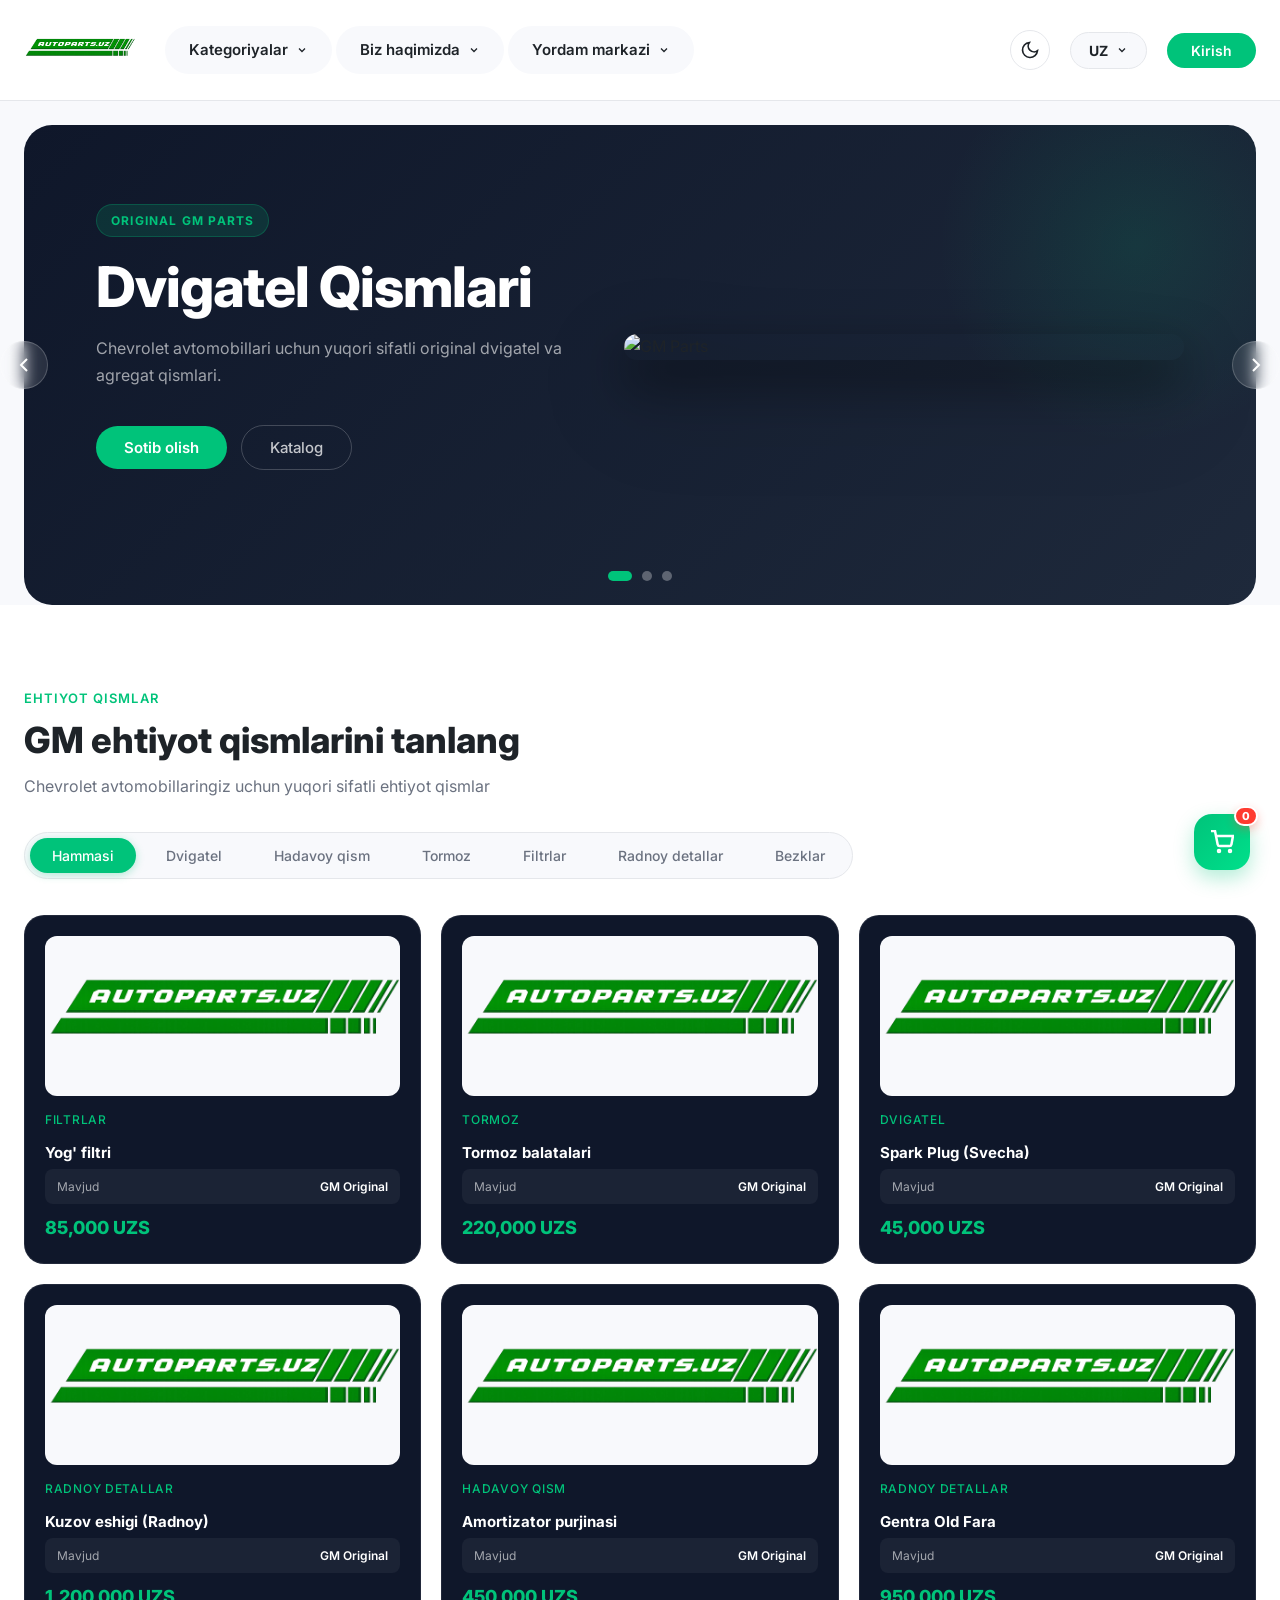
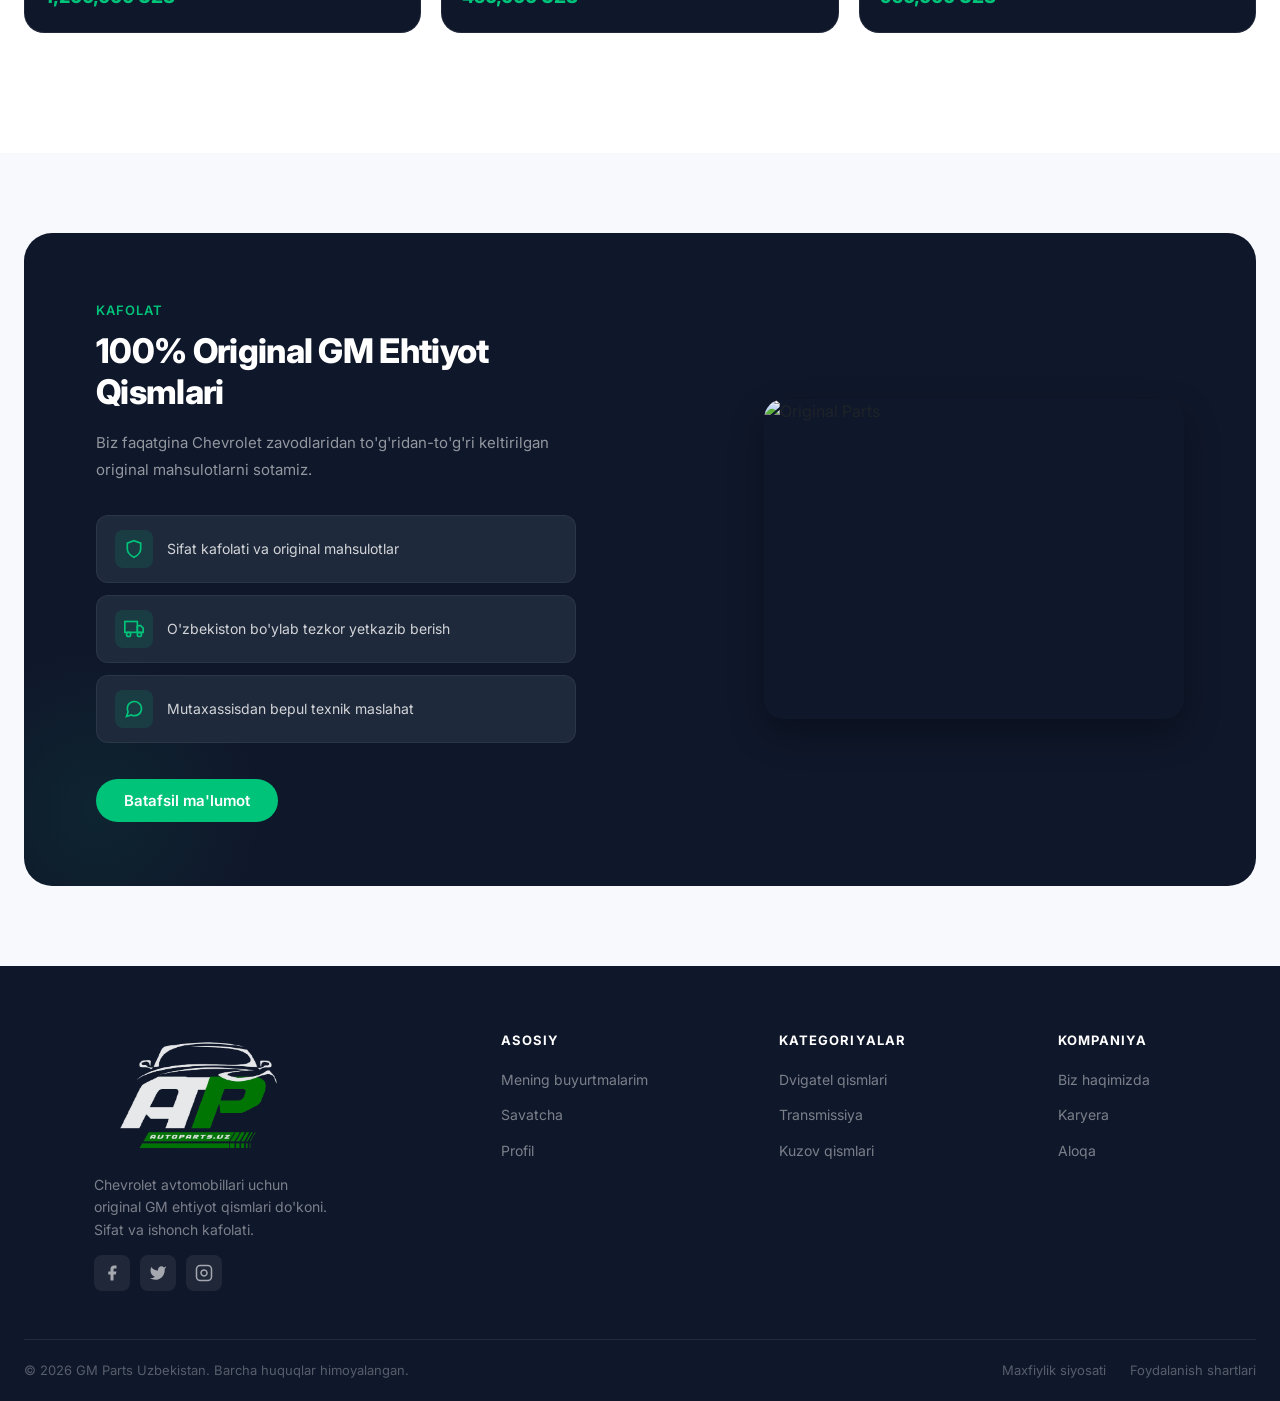
==== commit fdddcfb4: "feat: update footer layout and styles for improved responsiveness" ====
--- a/index.html
+++ b/index.html
@@ -351,14 +351,7 @@
           </ul>
         </div>
 
-        <div class="footer__col">
-          <h3 class="footer__col-title" data-i18n="newsletter_title">Newsletter</h3>
-          <p class="footer__links-desc" data-i18n="newsletter_desc" style="font-size: 13px; margin-bottom: 15px; color: rgba(255,255,255,0.4);">Eng so'nggi yangiliklar va chegirmalardan xabardor bo'ling.</p>
-          <form class="footer__newsletter">
-            <input type="email" placeholder="Emailingiz" data-i18n-placeholder="email_placeholder" style="width: 100%; padding: 10px 15px; border-radius: 8px; border: 1px solid rgba(255,255,255,0.1); background: rgba(255,255,255,0.05); color: white; margin-bottom: 10px; font-size: 14px;">
-            <button type="submit" class="btn-primary btn--full" data-i18n="subscribe" style="padding: 10px;">Obuna bo'lish</button>
-          </form>
-        </div>
+
 
       </div>
 
--- a/css/main.css
+++ b/css/main.css
@@ -248,6 +248,10 @@
   background: rgba(0, 195, 122, 0.05);
 }
 
+.nav__mobile-controls {
+  display: none;
+}
+
 .nav__item--dropdown {
   position: relative;
 }
@@ -832,10 +836,11 @@
 
 .footer__grid {
   display: grid;
-  grid-template-columns: 2fr 1fr 1fr 1fr 1.5fr;
-  gap: 40px;
+  grid-template-columns: 2fr 1fr 1fr 1fr;
+  gap: 80px;
   padding-bottom: 48px;
   border-bottom: 1px solid rgba(255, 255, 255, 0.08);
+  justify-content: center;
 }
 
 .footer__brand {
@@ -853,11 +858,13 @@
   color: rgba(255, 255, 255, 0.45);
   line-height: 1.6;
   max-width: 240px;
+  margin-left: 70px;
 }
 
 .footer__socials {
   display: flex;
   gap: 10px;
+  margin-left: 70px;
 }
 
 .social-btn {
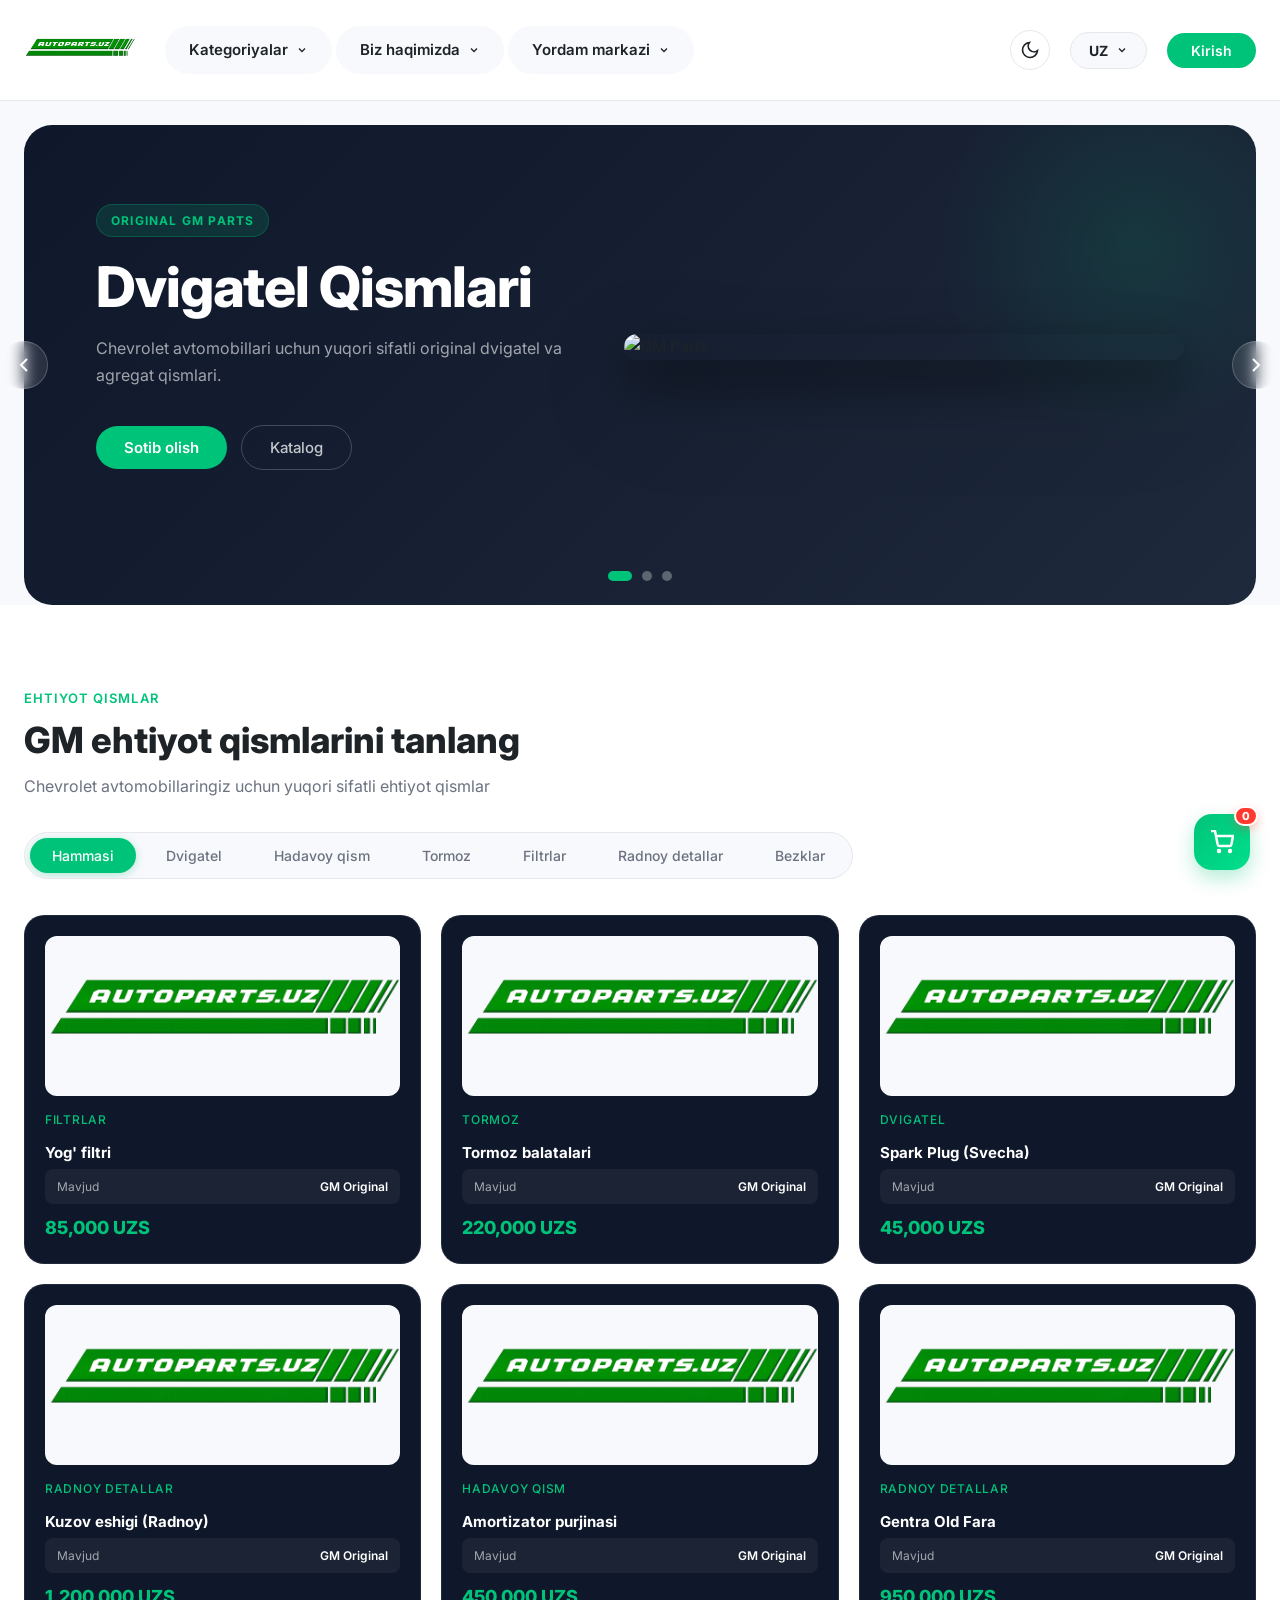
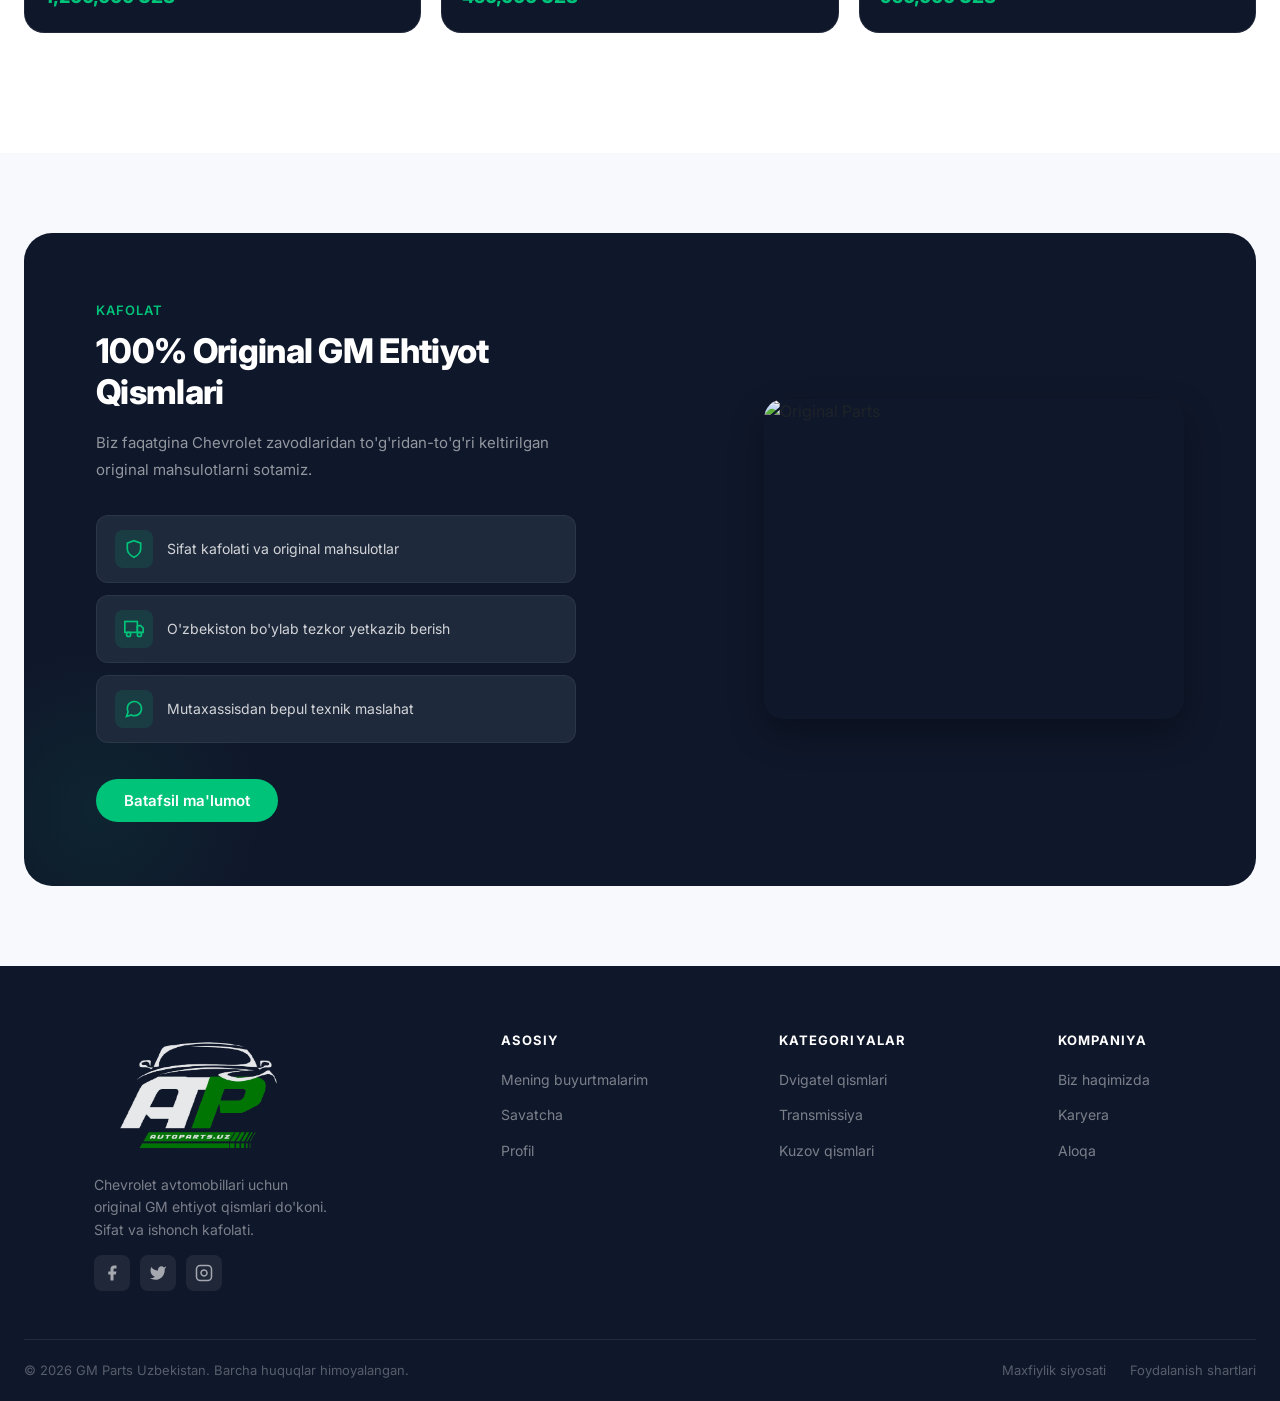
==== commit 5795980a: "feat: add robots.txt and sitemap.xml for improved SEO and site indexing" ====
--- a/index.html
+++ b/index.html
@@ -4,6 +4,7 @@
 <head>
   <meta charset="UTF-8" />
   <meta name="viewport" content="width=device-width, initial-scale=1.0" />
+  <meta name="google-site-verification" content="WSN5H1CmfGDWRuIa_G-WT5yNUps2i-74MR4SkI_ru0U" />
   <title>GM Parts Uzbekistan — Original Chevrolet Ehtiyot Qismlari</title>
   <meta name="description"
     content="Chevrolet avtomobillari uchun 100% original GM ehtiyot qismlari. Dvigatel, transmissiya va kuzov qismlari eng hamyonbop narxlarda." />
--- a/css/main.css
+++ b/css/main.css
@@ -54,6 +54,7 @@
   line-height: 1.6;
   -webkit-font-smoothing: antialiased;
   transition: background-color 0.3s ease, color 0.3s ease;
+  overflow-x: hidden;
 }
 
 img {
@@ -622,7 +623,6 @@
   justify-content: space-between;
   margin-bottom: 32px;
 }
-
 .tabs {
   display: flex;
   gap: 8px;
@@ -632,7 +632,14 @@
   border-radius: 100px;
   width: -moz-fit-content;
   width: fit-content;
+  max-width: 100%;
+  overflow-x: auto;
+  -webkit-overflow-scrolling: touch;
   border: 1px solid var(--color-border);
+  scrollbar-width: none; /* Firefox */
+}
+.tabs::-webkit-scrollbar {
+  display: none; /* Chrome, Safari, Opera */
 }
 
 .tab {
@@ -984,6 +991,10 @@
   transform: translateY(0);
 }
 
+#loginModal {
+  z-index: 1050;
+}
+
 .modal__overlay {
   position: absolute;
   top: 0;
@@ -1455,13 +1466,17 @@
     padding: 40px 24px;
     gap: 20px;
     transform: translateX(100%);
-    transition: transform 0.4s cubic-bezier(0.4, 0, 0.2, 1);
+    opacity: 0;
+    visibility: hidden;
+    transition: transform 0.4s cubic-bezier(0.4, 0, 0.2, 1), opacity 0.4s, visibility 0.4s;
     z-index: 100;
     border-top: 1px solid var(--color-border);
     overflow-y: auto;
   }
   .nav.active {
     transform: translateX(0);
+    opacity: 1;
+    visibility: visible;
   }
   .nav__link {
     font-size: 18px;
@@ -1501,7 +1516,7 @@
     align-items: center;
     gap: 16px;
     width: 100%;
-    margin-top: auto;
+    margin-top: 24px;
     padding-top: 24px;
     border-top: 1px solid var(--color-border);
   }
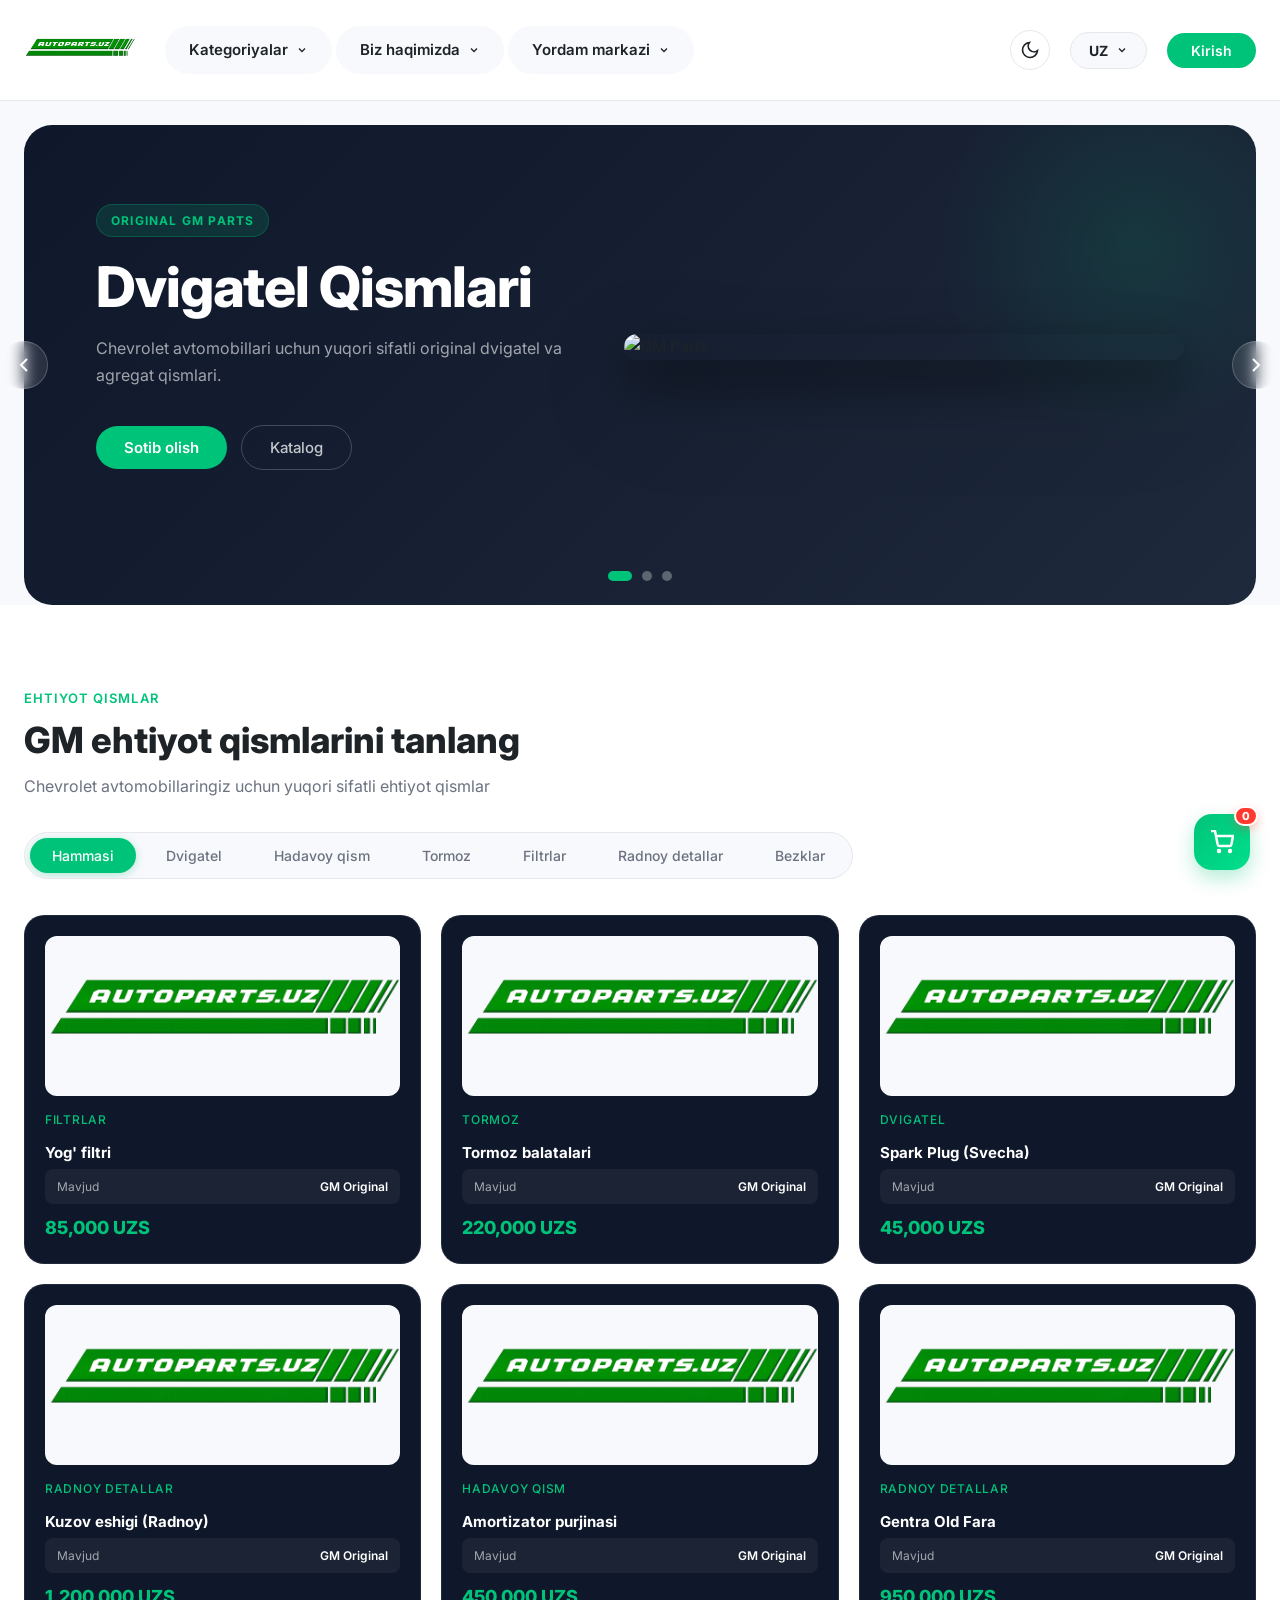
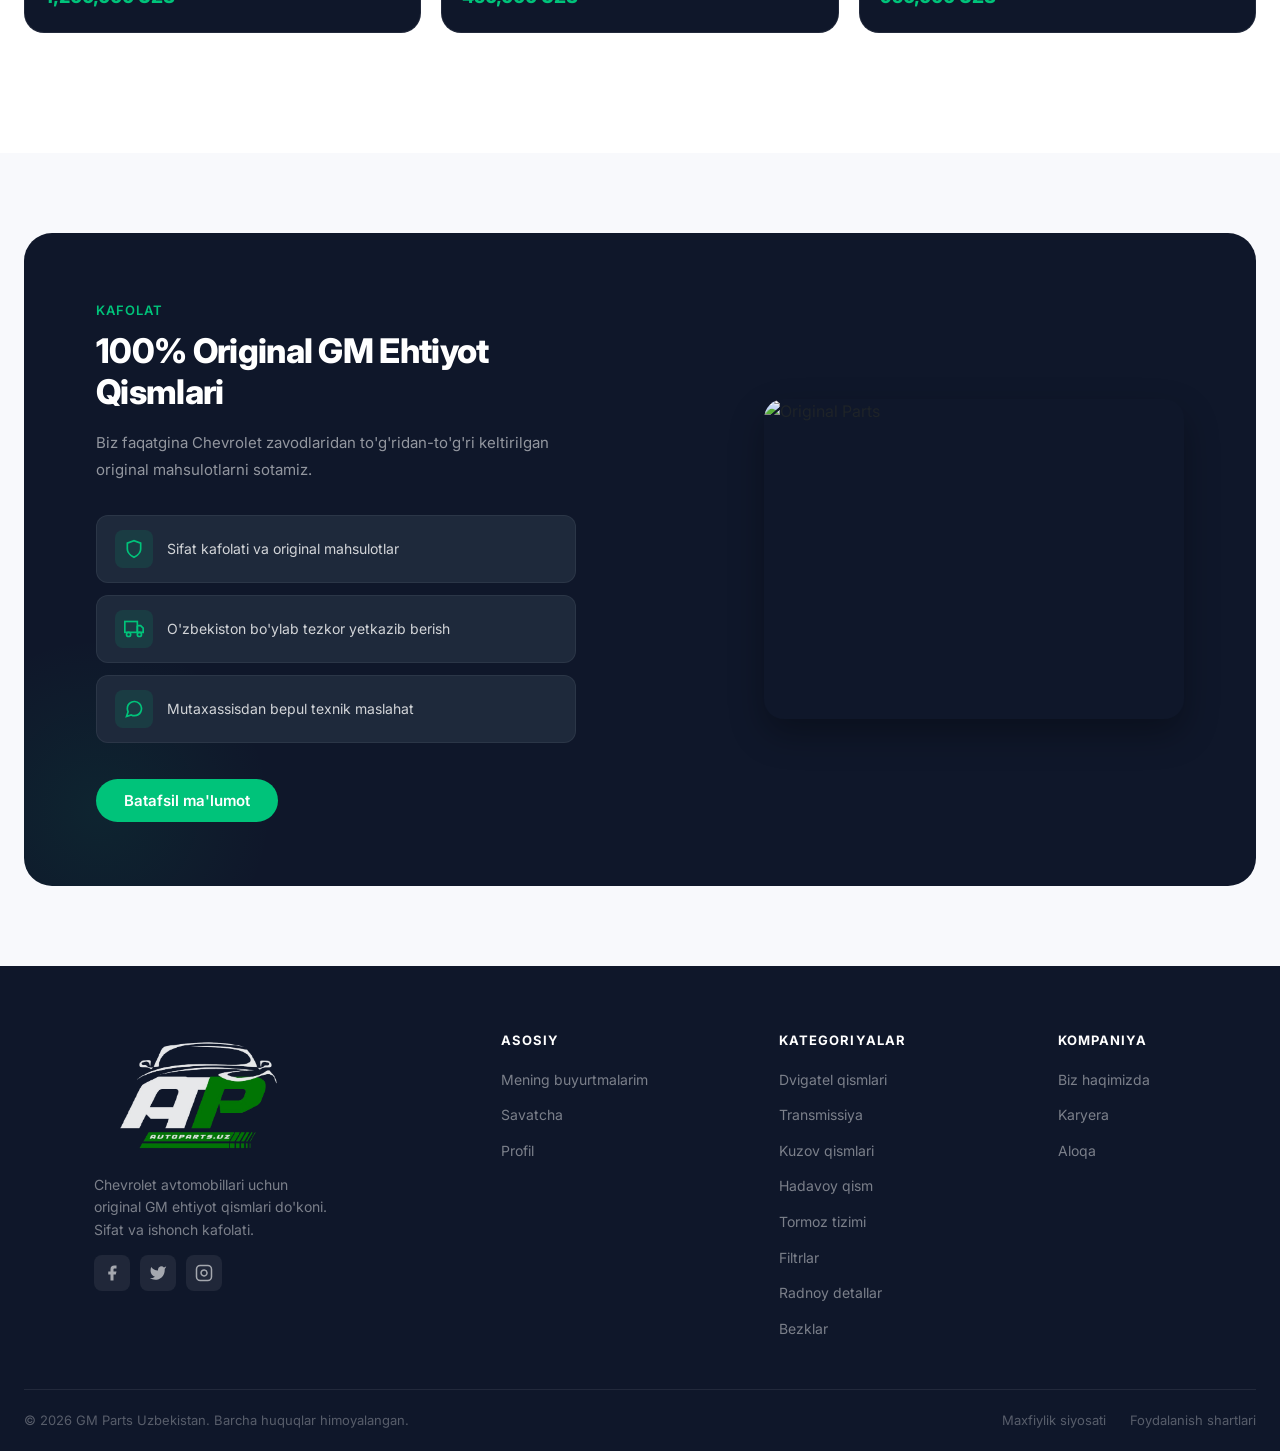
==== commit 61a66f94: "feat: add additional categories for parts in the navigation menu" ====
--- a/index.html
+++ b/index.html
@@ -340,6 +340,11 @@
             <li><a href="#" data-i18n="cat_engine">Dvigatel qismlari</a></li>
             <li><a href="#" data-i18n="cat_trans">Transmissiya</a></li>
             <li><a href="#" data-i18n="cat_kuzov">Kuzov qismlari</a></li>
+            <li><a href="#" data-i18n="cat_suspension">Hadavoy qism</a></li>
+            <li><a href="#" data-i18n="cat_brake">Tormoz tizimi</a></li>
+            <li><a href="#" data-i18n="cat_filter">Filtrlar</a></li>
+            <li><a href="#" data-i18n="cat_original">Radnoy detallar</a></li>
+            <li><a href="#" data-i18n="cat_accessories">Bezklar</a></li>
           </ul>
         </div>
 
